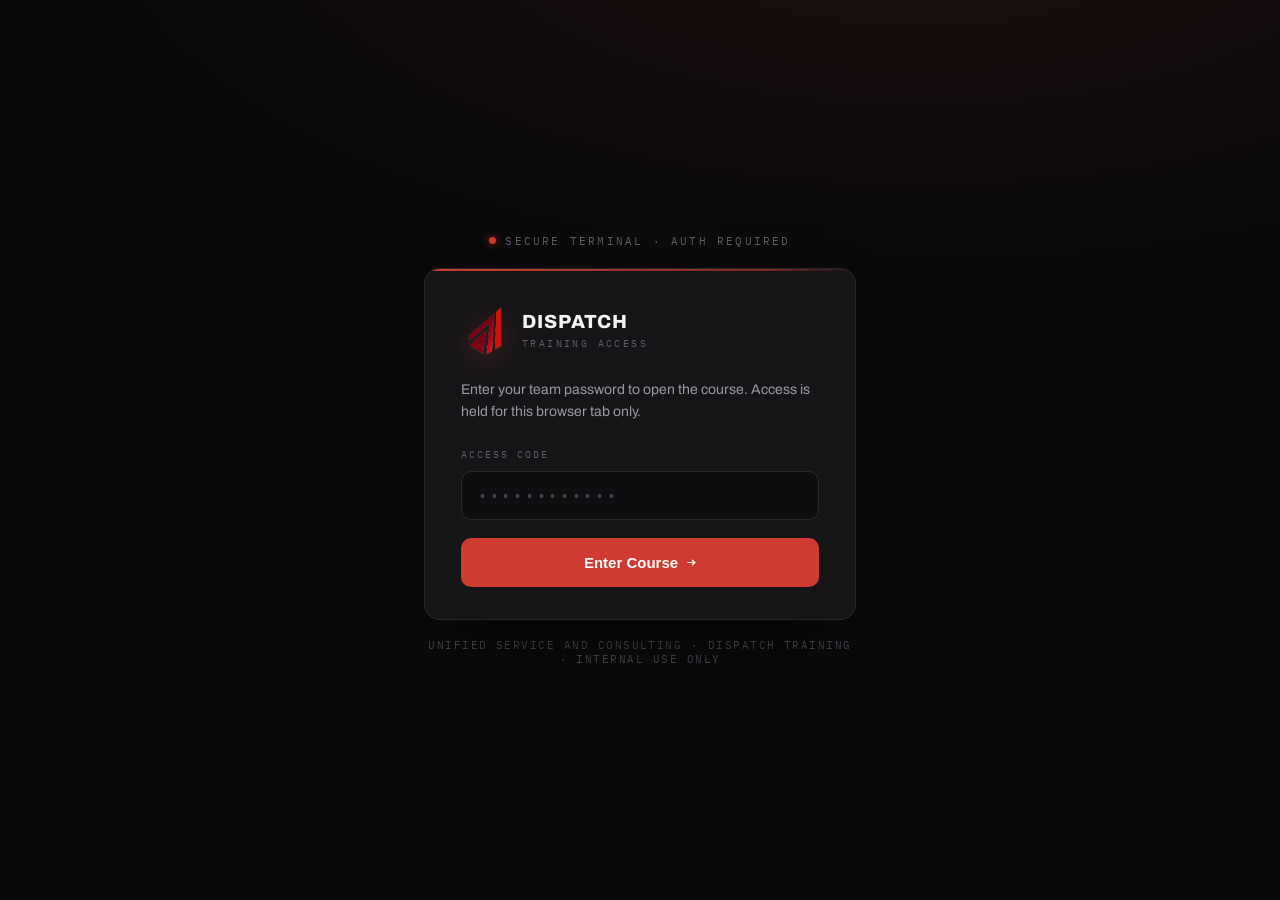
==== index.html @ 559f74b1 "Move Dispatch Roadbook to the bottom of the course menu Reorders as: Fundamentals, Updater Guide, Ho" ====
<!DOCTYPE html>
<html lang="en">
<head>
  <meta charset="UTF-8">
  <meta name="viewport" content="width=device-width, initial-scale=1.0">
  <title>Unified Service and Consulting Training Course</title>
  <link rel="icon" href="favicon.png" type="image/png">
  <link rel="preconnect" href="https://fonts.googleapis.com">
  <link rel="preconnect" href="https://fonts.gstatic.com" crossorigin>
  <link href="https://fonts.googleapis.com/css2?family=Archivo:wght@400;500;600;700;800;900&family=IBM+Plex+Mono:wght@400;500;600&display=swap" rel="stylesheet">
  <link rel="stylesheet" href="ugl-gate.css">
  <style>
    *,*::before,*::after{box-sizing:border-box;margin:0;padding:0}
    html,body{min-height:100%;background:#0a0a0b;-webkit-font-smoothing:antialiased;text-rendering:optimizeLegibility}
    body{font-family:'Archivo',system-ui,sans-serif;color:#f4f4f5}
    .app-shell{
      min-height:100vh;
      background:radial-gradient(125% 80% at 72% -12%,rgba(207,59,48,.11),rgba(207,59,48,0) 52%),#0a0a0b;
    }
    .course{display:none;min-height:100vh;animation:ugl-fade-in .4s ease both}
    body.ugl-unlocked .course{display:block}
    .topbar{
      display:flex;align-items:center;justify-content:space-between;padding:17px 34px;
      border-bottom:1px solid rgba(255,255,255,.07);position:sticky;top:0;
      background:rgba(10,10,11,.82);backdrop-filter:blur(10px);z-index:5;
    }
    .topbar__brand{display:flex;align-items:center;gap:12px}
    .topbar__mark{
      width:36px;height:36px;object-fit:contain;flex-shrink:0;
    }
    .topbar__title{font-weight:800;font-size:15px;letter-spacing:.05em}
    .topbar__sub{font-family:'IBM Plex Mono',monospace;font-size:10px;letter-spacing:.2em;color:#5e5e66;margin-left:9px}
    .topbar__right{display:flex;align-items:center;gap:18px}
    .topbar__tag{font-family:'IBM Plex Mono',monospace;font-size:10.5px;letter-spacing:.18em;color:#5e5e66}
    .lock-btn{
      display:flex;align-items:center;gap:7px;background:transparent;border:1px solid rgba(255,255,255,.12);
      border-radius:8px;padding:7px 12px;font-family:'IBM Plex Mono',monospace;font-size:10.5px;
      letter-spacing:.14em;color:#9a9aa3;cursor:pointer;transition:border-color .15s,color .15s;
    }
    .lock-btn:hover{border-color:#cf3b30;color:#f4f4f5}
    .main{max-width:912px;margin:0 auto;padding:66px 34px 90px}
    .hero{margin-bottom:46px}
    .hero__eyebrow{
      display:flex;align-items:center;gap:10px;font-family:'IBM Plex Mono',monospace;font-size:11px;
      letter-spacing:.2em;color:#cf3b30;margin-bottom:18px;
    }
    .hero__eyebrow span{width:22px;height:1px;background:#cf3b30}
    .hero h1{font-weight:800;font-size:clamp(2.4rem,6vw,54px);line-height:1.02;letter-spacing:-.025em;margin:0 0 16px;color:#fafafa}
    .hero p{font-size:16.5px;line-height:1.55;color:#9a9aa3;margin:0;max-width:560px}
    .module-list{border-bottom:1px solid rgba(255,255,255,.07)}
    .module-row{
      position:relative;display:flex;align-items:center;gap:22px;padding:24px 18px 24px 26px;
      border-top:1px solid rgba(255,255,255,.07);background:transparent;transform:translateX(0);
      cursor:pointer;text-decoration:none;color:inherit;transition:background .18s,transform .18s;
    }
    .module-row::before{
      content:"";position:absolute;left:0;top:0;bottom:0;width:3px;background:#cf3b30;
      transform-origin:center;transform:scaleY(0);transition:transform .2s;
    }
    .module-row:hover,.module-row:focus-visible{background:rgba(207,59,48,.055);transform:translateX(5px);outline:none}
    .module-row:hover::before,.module-row:focus-visible::before{transform:scaleY(1)}
    .module-row__num{
      font-family:'IBM Plex Mono',monospace;font-size:15px;font-weight:500;letter-spacing:.04em;
      width:28px;flex-shrink:0;color:#55555d;transition:color .18s;
    }
    .module-row:hover .module-row__num,.module-row:focus-visible .module-row__num{color:#cf3b30}
    .module-row__body{flex:1;min-width:0}
    .module-row__title{
      font-size:19px;font-weight:600;letter-spacing:-.01em;margin-bottom:5px;color:#f0f0f1;
      transition:color .18s;
    }
    .module-row:hover .module-row__title,.module-row:focus-visible .module-row__title{color:#fff}
    .module-row__desc{font-size:14px;line-height:1.45;color:#8c8c95}
    .module-row__tag{
      font-family:'IBM Plex Mono',monospace;font-size:10.5px;font-weight:500;letter-spacing:.13em;
      white-space:nowrap;border-radius:6px;padding:6px 10px;color:#6e6e76;
      border:1px solid rgba(255,255,255,.07);transition:color .18s,border-color .18s;
    }
    .module-row:hover .module-row__tag,.module-row:focus-visible .module-row__tag{color:#cf3b30;border-color:rgba(207,59,48,.4)}
    .module-row__arrow{
      font-family:'IBM Plex Mono',monospace;font-size:17px;width:16px;text-align:right;flex-shrink:0;
      color:#55555d;opacity:.5;transform:translateX(0);transition:color .18s,opacity .18s,transform .18s;
    }
    .module-row:hover .module-row__arrow,.module-row:focus-visible .module-row__arrow{color:#cf3b30;opacity:1;transform:translateX(4px)}
    .page-foot{
      margin-top:38px;font-family:'IBM Plex Mono',monospace;font-size:10.5px;letter-spacing:.16em;color:#45454d;
    }
    @media(max-width:640px){
      .topbar{padding:14px 18px}
      .topbar__tag{display:none}
      .main{padding:42px 18px 72px}
      .module-row{gap:14px;padding:18px 14px 18px 20px}
      .module-row__tag{display:none}
    }
  </style>
</head>
<body>
  <div class="app-shell">
    <div id="ugl-pass-gate" class="ugl-gate">
      <div class="ugl-gate__wrap">
        <div class="ugl-gate__badge">
          <span class="ugl-gate__badge-dot"></span>
          SECURE TERMINAL · AUTH REQUIRED
        </div>
        <div class="ugl-gate__panel">
          <div class="ugl-gate__logo">
            <img class="ugl-gate__mark" src="assets/unified-logo-icon.png" alt="Unified Service and Consulting">
            <div>
              <div class="ugl-gate__t1">DISPATCH</div>
              <div class="ugl-gate__t2">TRAINING ACCESS</div>
            </div>
          </div>
          <p class="ugl-gate__lead">Enter your team password to open the course. Access is held for this browser tab only.</p>
          <label class="ugl-gate__label" for="ugl-pass-input">ACCESS CODE</label>
          <input type="password" id="ugl-pass-input" class="ugl-gate__input" placeholder="••••••••••••" autocomplete="current-password">
          <p id="ugl-pass-error" class="ugl-gate__error">Incorrect password</p>
          <button type="button" class="ugl-gate__btn" id="ugl-pass-submit">Enter Course <span class="ugl-gate__btn-arrow">→</span></button>
        </div>
        <div class="ugl-gate__foot">UNIFIED SERVICE AND CONSULTING · DISPATCH TRAINING · INTERNAL USE ONLY</div>
      </div>
    </div>

    <div id="ugl-course" class="course">
      <header class="topbar">
        <div class="topbar__brand">
          <img class="topbar__mark" src="assets/unified-logo-icon.png" alt="Unified Service and Consulting">
          <div>
            <span class="topbar__title">DISPATCH</span>
            <span class="topbar__sub">/ TRAINING COURSE</span>
          </div>
        </div>
        <div class="topbar__right">
          <span class="topbar__tag">INTERNAL MODULES</span>
          <button type="button" class="lock-btn" id="ugl-lock-btn">⟲ LOCK</button>
        </div>
      </header>

      <main class="main">
        <section class="hero">
          <div class="hero__eyebrow"><span></span>DISPATCH TRAINING · 06 MODULES</div>
          <h1>Unified Service and Consulting Training Course</h1>
          <p>Select a module below. Each deck opens in this tab with narration, slides, and reference material.</p>
        </section>

        <nav class="module-list" aria-label="Training modules">
          <a class="module-row" href="UGL-Fundamentals-Final.html">
            <span class="module-row__num">01</span>
            <span class="module-row__body">
              <span class="module-row__title">Fundamentals</span>
              <span class="module-row__desc">Start here — industry basics, equipment, Samsara &amp; TMS, Gmail, and core paperwork.</span>
            </span>
            <span class="module-row__tag">START HERE</span>
            <span class="module-row__arrow">→</span>
          </a>
          <a class="module-row" href="UGL-UpdaterGuide-Final.html">
            <span class="module-row__num">02</span>
            <span class="module-row__body">
              <span class="module-row__title">Updater Guide</span>
              <span class="module-row__desc">Load update procedures and the daily updater workflow.</span>
            </span>
            <span class="module-row__tag">GUIDE</span>
            <span class="module-row__arrow">→</span>
          </a>
          <a class="module-row" href="UGL-HowToReadTheRC-Final.html">
            <span class="module-row__num">03</span>
            <span class="module-row__body">
              <span class="module-row__title">How To Read The RC</span>
              <span class="module-row__desc">Rate confirmation guide, walked through line by line.</span>
            </span>
            <span class="module-row__tag">GUIDE</span>
            <span class="module-row__arrow">→</span>
          </a>
          <a class="module-row" href="UGL-HowToSendAnEmail-Final.html">
            <span class="module-row__num">04</span>
            <span class="module-row__body">
              <span class="module-row__title">How To Send An Email</span>
              <span class="module-row__desc">Email workflow training for dispatch communications.</span>
            </span>
            <span class="module-row__tag">WORKFLOW</span>
            <span class="module-row__arrow">→</span>
          </a>
          <a class="module-row" href="UGL-PickUpChecklist-Final.html">
            <span class="module-row__num">05</span>
            <span class="module-row__body">
              <span class="module-row__title">Pick Up Checklist</span>
              <span class="module-row__desc">Step-by-step pickup procedures checklist.</span>
            </span>
            <span class="module-row__tag">CHECKLIST</span>
            <span class="module-row__arrow">→</span>
          </a>
          <a class="module-row" href="UGL-Dispatch-Roadbook-Final.html">
            <span class="module-row__num">06</span>
            <span class="module-row__body">
              <span class="module-row__title">Dispatch Roadbook</span>
              <span class="module-row__desc">Operations reference deck — freight, equipment, compliance, and workflow.</span>
            </span>
            <span class="module-row__tag">REF DECK</span>
            <span class="module-row__arrow">→</span>
          </a>
        </nav>

        <p class="page-foot">UNIFIED SERVICE AND CONSULTING · PASSWORD REQUIRED ONCE PER BROWSER TAB</p>
      </main>
    </div>
  </div>

  <script>
    (function () {
      var UGL_PASS = 'UGLUPDATE2002';
      var gate = document.getElementById('ugl-pass-gate');
      var input = document.getElementById('ugl-pass-input');
      var error = document.getElementById('ugl-pass-error');
      var submitBtn = document.getElementById('ugl-pass-submit');
      var lockBtn = document.getElementById('ugl-lock-btn');

      function showError(msg) {
        error.textContent = msg;
        error.style.display = 'block';
      }

      function hideError() {
        error.style.display = 'none';
      }

      function unlock() {
        sessionStorage.setItem('ugl_unlocked', 'true');
        document.body.classList.add('ugl-unlocked');
        gate.classList.add('is-leaving');
        setTimeout(function () {
          gate.style.display = 'none';
        }, 340);
      }

      function lock() {
        sessionStorage.removeItem('ugl_unlocked');
        document.body.classList.remove('ugl-unlocked');
        gate.style.display = '';
        gate.classList.remove('is-leaving');
        input.value = '';
        hideError();
        input.focus();
      }

      function checkPass() {
        var value = input.value.trim();
        if (!value) {
          showError('Enter your team password to continue.');
          return;
        }
        if (value === UGL_PASS) {
          hideError();
          unlock();
        } else {
          showError('Incorrect password');
        }
      }

      submitBtn.addEventListener('click', checkPass);
      input.addEventListener('keydown', function (e) {
        if (e.key === 'Enter') checkPass();
      });
      input.addEventListener('input', hideError);
      lockBtn.addEventListener('click', lock);

      if (sessionStorage.getItem('ugl_unlocked') === 'true') {
        gate.style.display = 'none';
        document.body.classList.add('ugl-unlocked');
      } else {
        document.body.classList.add('ugl-locked');
      }
    })();
  </script>
</body>
</html>
---- ugl-gate.css ----
:root{
  --ugl-red:#cf3b30;
  --ugl-red-hover:#e24a3e;
  --ugl-bg:#0a0a0b;
  --ugl-panel:#151517;
  --ugl-ink:#f4f4f5;
  --ugl-muted:#9a9aa3;
  --ugl-dim:#5e5e66;
  --ugl-faint:#45454d;
  --ugl-line:rgba(255,255,255,.08);
}
@keyframes ugl-pulse{0%,100%{opacity:1;transform:scale(1)}50%{opacity:.35;transform:scale(.85)}}
@keyframes ugl-fade-up{from{opacity:0;transform:translateY(14px)}to{opacity:1;transform:translateY(0)}}
@keyframes ugl-fade-in{from{opacity:0}to{opacity:1}}
@keyframes uglGateOut{to{opacity:0;transform:scale(.98)}}
body.ugl-locked{overflow:hidden}
.ugl-gate{
  position:fixed;inset:0;z-index:999999;display:flex;align-items:center;justify-content:center;padding:24px;
  background:radial-gradient(125% 80% at 72% -12%,rgba(207,59,48,.11),rgba(207,59,48,0) 52%),var(--ugl-bg);
  color:var(--ugl-ink);font-family:'Archivo',system-ui,sans-serif;-webkit-font-smoothing:antialiased;
  animation:ugl-fade-in .45s ease both;
}
.ugl-gate__wrap{width:100%;max-width:432px;animation:ugl-fade-up .5s ease both}
.ugl-gate__badge{
  display:flex;align-items:center;justify-content:center;gap:9px;margin-bottom:20px;
  font-family:'IBM Plex Mono',monospace;font-size:11px;letter-spacing:.2em;color:var(--ugl-dim);
}
.ugl-gate__badge-dot{
  width:7px;height:7px;border-radius:50%;background:var(--ugl-red);
  box-shadow:0 0 8px rgba(207,59,48,.7);animation:ugl-pulse 1.9s ease-in-out infinite;
}
.ugl-gate__panel{
  position:relative;background:var(--ugl-panel);border:1px solid var(--ugl-line);border-radius:16px;
  padding:38px 36px 32px;overflow:hidden;box-shadow:0 30px 70px -30px rgba(0,0,0,.8);
}
.ugl-gate__panel::before{
  content:"";position:absolute;top:0;left:0;right:0;height:2px;
  background:linear-gradient(90deg,var(--ugl-red),#7a2a24 80%,transparent);
}
.ugl-gate__logo{display:flex;align-items:center;gap:13px;margin-bottom:24px}
.ugl-gate__mark{
  width:48px;height:48px;object-fit:contain;flex-shrink:0;
  filter:drop-shadow(0 6px 14px rgba(207,59,48,.35));
}
.ugl-gate__t1{font-weight:800;font-size:19px;letter-spacing:.05em;line-height:1;color:var(--ugl-ink)}
.ugl-gate__t2{font-family:'IBM Plex Mono',monospace;font-size:10px;letter-spacing:.24em;color:var(--ugl-dim);margin-top:6px}
.ugl-gate__lead{font-size:14px;color:var(--ugl-muted);line-height:1.55;margin:0 0 26px}
.ugl-gate__label{
  display:block;font-family:'IBM Plex Mono',monospace;font-size:10px;letter-spacing:.2em;
  color:var(--ugl-dim);margin-bottom:10px;
}
.ugl-gate__input{
  width:100%;background:#0e0e10;border:1px solid rgba(255,255,255,.1);border-radius:10px;
  padding:14px 16px;color:var(--ugl-ink);font-family:'IBM Plex Mono',monospace;font-size:15px;
  letter-spacing:.18em;outline:none;transition:border-color .15s,box-shadow .15s;box-sizing:border-box;
}
.ugl-gate__input::placeholder{color:var(--ugl-faint)}
.ugl-gate__input:focus{border-color:var(--ugl-red);box-shadow:0 0 0 3px rgba(207,59,48,.16)}
.ugl-gate__error{
  font-family:'IBM Plex Mono',monospace;font-size:12px;letter-spacing:.02em;color:#e2655b;
  margin:11px 0 0;display:none;
}
.ugl-gate__btn{
  width:100%;margin-top:18px;background:var(--ugl-red);color:#fff;border:none;border-radius:10px;
  padding:15px;font-weight:700;font-size:15px;cursor:pointer;display:flex;align-items:center;
  justify-content:center;gap:9px;transition:background .15s,transform .08s;
}
.ugl-gate__btn:hover{background:var(--ugl-red-hover)}
.ugl-gate__btn:active{transform:translateY(1px)}
.ugl-gate__btn-arrow{font-family:'IBM Plex Mono',monospace;font-weight:500}
.ugl-gate__foot{
  text-align:center;margin-top:18px;font-family:'IBM Plex Mono',monospace;font-size:10.5px;
  letter-spacing:.14em;color:var(--ugl-faint);
}
.ugl-gate.is-leaving{animation:uglGateOut .35s ease forwards;pointer-events:none}
body.ugl-unlocked .wrap,body.ugl-unlocked .container,body.ugl-unlocked #progress-track,body.ugl-unlocked .themebtn,body.ugl-unlocked .topbar,body.ugl-unlocked .sidebar,body.ugl-unlocked #content{animation:uglContentIn .45s ease both}
@keyframes uglContentIn{from{opacity:0;transform:translateY(8px)}to{opacity:1;transform:none}}
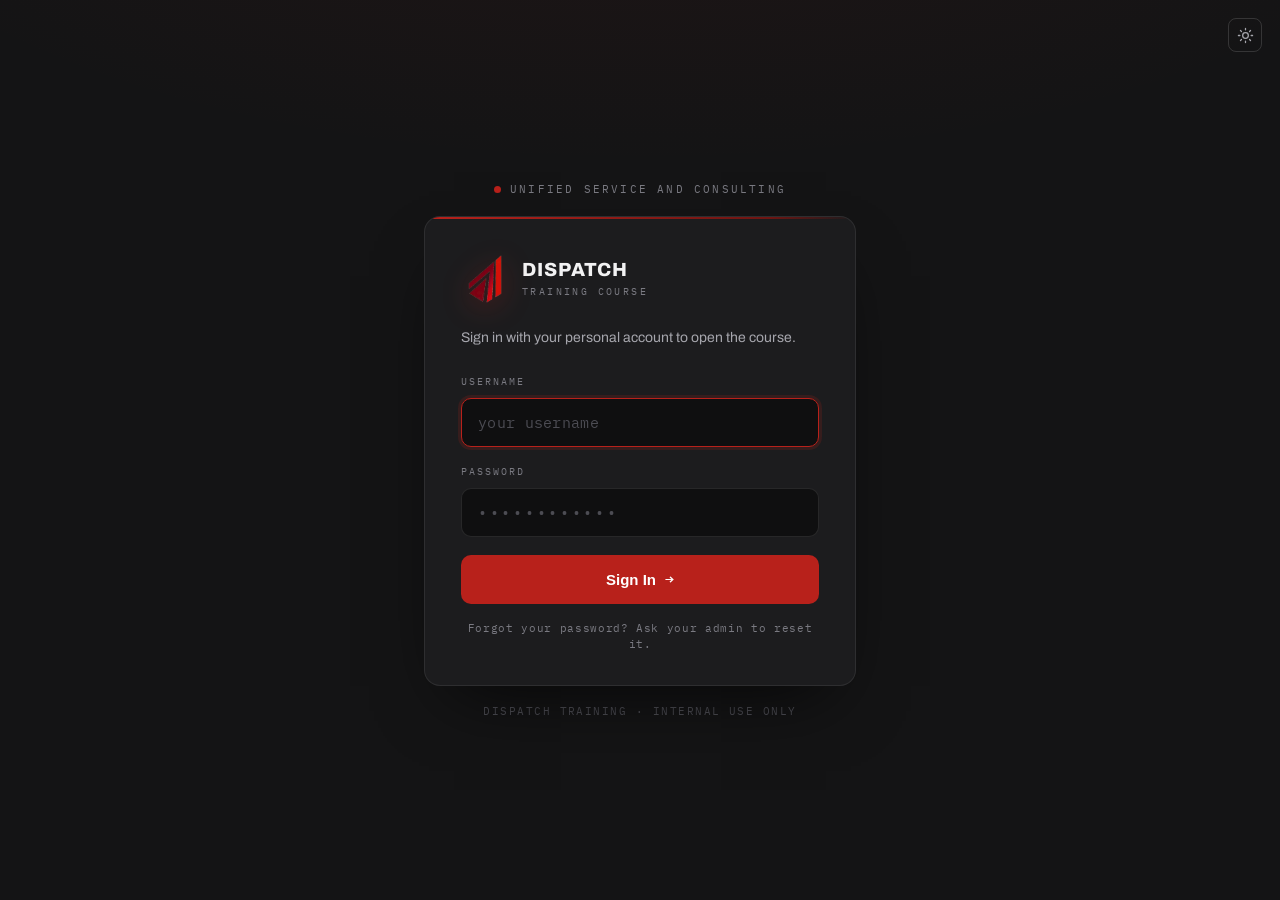
==== commit 99899b4f: "Dispatch training course site The course site (login, portal, lesson viewer, admin page) and the Sup" ====
--- a/index.html
+++ b/index.html
@@ -4,119 +4,57 @@
   <meta charset="UTF-8">
   <meta name="viewport" content="width=device-width, initial-scale=1.0">
   <title>Unified Service and Consulting Training Course</title>
+  <!-- Never shown inside another site's frame (clickjacking). -->
+  <script>if(window.top!==window.self)document.documentElement.style.display='none'</script>
+  <meta name="robots" content="noindex, nofollow, noarchive, noai, noimageai">
   <link rel="icon" href="favicon.png" type="image/png">
+  <script>try{if(localStorage.getItem('ugl-theme')==='light')document.documentElement.setAttribute('data-theme','light')}catch(e){}</script>
   <link rel="preconnect" href="https://fonts.googleapis.com">
   <link rel="preconnect" href="https://fonts.gstatic.com" crossorigin>
   <link href="https://fonts.googleapis.com/css2?family=Archivo:wght@400;500;600;700;800;900&family=IBM+Plex+Mono:wght@400;500;600&display=swap" rel="stylesheet">
   <link rel="stylesheet" href="ugl-gate.css">
-  <style>
-    *,*::before,*::after{box-sizing:border-box;margin:0;padding:0}
-    html,body{min-height:100%;background:#0a0a0b;-webkit-font-smoothing:antialiased;text-rendering:optimizeLegibility}
-    body{font-family:'Archivo',system-ui,sans-serif;color:#f4f4f5}
-    .app-shell{
-      min-height:100vh;
-      background:radial-gradient(125% 80% at 72% -12%,rgba(207,59,48,.11),rgba(207,59,48,0) 52%),#0a0a0b;
-    }
-    .course{display:none;min-height:100vh;animation:ugl-fade-in .4s ease both}
-    body.ugl-unlocked .course{display:block}
-    .topbar{
-      display:flex;align-items:center;justify-content:space-between;padding:17px 34px;
-      border-bottom:1px solid rgba(255,255,255,.07);position:sticky;top:0;
-      background:rgba(10,10,11,.82);backdrop-filter:blur(10px);z-index:5;
-    }
-    .topbar__brand{display:flex;align-items:center;gap:12px}
-    .topbar__mark{
-      width:36px;height:36px;object-fit:contain;flex-shrink:0;
-    }
-    .topbar__title{font-weight:800;font-size:15px;letter-spacing:.05em}
-    .topbar__sub{font-family:'IBM Plex Mono',monospace;font-size:10px;letter-spacing:.2em;color:#5e5e66;margin-left:9px}
-    .topbar__right{display:flex;align-items:center;gap:18px}
-    .topbar__tag{font-family:'IBM Plex Mono',monospace;font-size:10.5px;letter-spacing:.18em;color:#5e5e66}
-    .lock-btn{
-      display:flex;align-items:center;gap:7px;background:transparent;border:1px solid rgba(255,255,255,.12);
-      border-radius:8px;padding:7px 12px;font-family:'IBM Plex Mono',monospace;font-size:10.5px;
-      letter-spacing:.14em;color:#9a9aa3;cursor:pointer;transition:border-color .15s,color .15s;
-    }
-    .lock-btn:hover{border-color:#cf3b30;color:#f4f4f5}
-    .main{max-width:912px;margin:0 auto;padding:66px 34px 90px}
-    .hero{margin-bottom:46px}
-    .hero__eyebrow{
-      display:flex;align-items:center;gap:10px;font-family:'IBM Plex Mono',monospace;font-size:11px;
-      letter-spacing:.2em;color:#cf3b30;margin-bottom:18px;
-    }
-    .hero__eyebrow span{width:22px;height:1px;background:#cf3b30}
-    .hero h1{font-weight:800;font-size:clamp(2.4rem,6vw,54px);line-height:1.02;letter-spacing:-.025em;margin:0 0 16px;color:#fafafa}
-    .hero p{font-size:16.5px;line-height:1.55;color:#9a9aa3;margin:0;max-width:560px}
-    .module-list{border-bottom:1px solid rgba(255,255,255,.07)}
-    .module-row{
-      position:relative;display:flex;align-items:center;gap:22px;padding:24px 18px 24px 26px;
-      border-top:1px solid rgba(255,255,255,.07);background:transparent;transform:translateX(0);
-      cursor:pointer;text-decoration:none;color:inherit;transition:background .18s,transform .18s;
-    }
-    .module-row::before{
-      content:"";position:absolute;left:0;top:0;bottom:0;width:3px;background:#cf3b30;
-      transform-origin:center;transform:scaleY(0);transition:transform .2s;
-    }
-    .module-row:hover,.module-row:focus-visible{background:rgba(207,59,48,.055);transform:translateX(5px);outline:none}
-    .module-row:hover::before,.module-row:focus-visible::before{transform:scaleY(1)}
-    .module-row__num{
-      font-family:'IBM Plex Mono',monospace;font-size:15px;font-weight:500;letter-spacing:.04em;
-      width:28px;flex-shrink:0;color:#55555d;transition:color .18s;
-    }
-    .module-row:hover .module-row__num,.module-row:focus-visible .module-row__num{color:#cf3b30}
-    .module-row__body{flex:1;min-width:0}
-    .module-row__title{
-      font-size:19px;font-weight:600;letter-spacing:-.01em;margin-bottom:5px;color:#f0f0f1;
-      transition:color .18s;
-    }
-    .module-row:hover .module-row__title,.module-row:focus-visible .module-row__title{color:#fff}
-    .module-row__desc{font-size:14px;line-height:1.45;color:#8c8c95}
-    .module-row__tag{
-      font-family:'IBM Plex Mono',monospace;font-size:10.5px;font-weight:500;letter-spacing:.13em;
-      white-space:nowrap;border-radius:6px;padding:6px 10px;color:#6e6e76;
-      border:1px solid rgba(255,255,255,.07);transition:color .18s,border-color .18s;
-    }
-    .module-row:hover .module-row__tag,.module-row:focus-visible .module-row__tag{color:#cf3b30;border-color:rgba(207,59,48,.4)}
-    .module-row__arrow{
-      font-family:'IBM Plex Mono',monospace;font-size:17px;width:16px;text-align:right;flex-shrink:0;
-      color:#55555d;opacity:.5;transform:translateX(0);transition:color .18s,opacity .18s,transform .18s;
-    }
-    .module-row:hover .module-row__arrow,.module-row:focus-visible .module-row__arrow{color:#cf3b30;opacity:1;transform:translateX(4px)}
-    .page-foot{
-      margin-top:38px;font-family:'IBM Plex Mono',monospace;font-size:10.5px;letter-spacing:.16em;color:#45454d;
-    }
-    @media(max-width:640px){
-      .topbar{padding:14px 18px}
-      .topbar__tag{display:none}
-      .main{padding:42px 18px 72px}
-      .module-row{gap:14px;padding:18px 14px 18px 20px}
-      .module-row__tag{display:none}
-    }
-  </style>
+  <link rel="stylesheet" href="ugl-site.css">
 </head>
 <body>
   <div class="app-shell">
     <div id="ugl-pass-gate" class="ugl-gate">
+      <button type="button" class="theme-btn ugl-gate__theme"></button>
       <div class="ugl-gate__wrap">
         <div class="ugl-gate__badge">
           <span class="ugl-gate__badge-dot"></span>
-          SECURE TERMINAL · AUTH REQUIRED
+          UNIFIED SERVICE AND CONSULTING
         </div>
         <div class="ugl-gate__panel">
           <div class="ugl-gate__logo">
             <img class="ugl-gate__mark" src="assets/unified-logo-icon.png" alt="Unified Service and Consulting">
             <div>
               <div class="ugl-gate__t1">DISPATCH</div>
-              <div class="ugl-gate__t2">TRAINING ACCESS</div>
+              <div class="ugl-gate__t2">TRAINING COURSE</div>
             </div>
           </div>
-          <p class="ugl-gate__lead">Enter your team password to open the course. Access is held for this browser tab only.</p>
-          <label class="ugl-gate__label" for="ugl-pass-input">ACCESS CODE</label>
-          <input type="password" id="ugl-pass-input" class="ugl-gate__input" placeholder="••••••••••••" autocomplete="current-password">
-          <p id="ugl-pass-error" class="ugl-gate__error">Incorrect password</p>
-          <button type="button" class="ugl-gate__btn" id="ugl-pass-submit">Enter Course <span class="ugl-gate__btn-arrow">→</span></button>
+
+          <form id="ugl-login-form" novalidate>
+            <p class="ugl-gate__lead">Sign in with your personal account to open the course.</p>
+            <label class="ugl-gate__label" for="ugl-email">USERNAME</label>
+            <input type="text" id="ugl-email" class="ugl-gate__input ugl-gate__input--text" placeholder="your username" autocomplete="username" autocapitalize="none" autocorrect="off" spellcheck="false" required>
+            <label class="ugl-gate__label ugl-gate__label--gap" for="ugl-pass-input">PASSWORD</label>
+            <input type="password" id="ugl-pass-input" class="ugl-gate__input" placeholder="••••••••••••" autocomplete="current-password" required>
+            <p id="ugl-pass-error" class="ugl-gate__error" role="alert"></p>
+            <button type="submit" class="ugl-gate__btn" id="ugl-pass-submit">Sign In <span class="ugl-gate__btn-arrow">→</span></button>
+            <p class="ugl-gate__hint">Forgot your password? Ask your admin to reset it.</p>
+          </form>
+
+          <form id="ugl-setpw-form" novalidate hidden>
+            <p class="ugl-gate__lead" id="ugl-setpw-lead">Choose a password for your account.</p>
+            <label class="ugl-gate__label" for="ugl-new-pass">NEW PASSWORD</label>
+            <input type="password" id="ugl-new-pass" class="ugl-gate__input" placeholder="At least 8 characters" autocomplete="new-password" required>
+            <label class="ugl-gate__label ugl-gate__label--gap" for="ugl-new-pass2">CONFIRM PASSWORD</label>
+            <input type="password" id="ugl-new-pass2" class="ugl-gate__input" placeholder="Repeat password" autocomplete="new-password" required>
+            <p id="ugl-setpw-error" class="ugl-gate__error" role="alert"></p>
+            <button type="submit" class="ugl-gate__btn" id="ugl-setpw-submit">Save Password <span class="ugl-gate__btn-arrow">→</span></button>
+          </form>
         </div>
-        <div class="ugl-gate__foot">UNIFIED SERVICE AND CONSULTING · DISPATCH TRAINING · INTERNAL USE ONLY</div>
+        <div class="ugl-gate__foot">DISPATCH TRAINING · INTERNAL USE ONLY</div>
       </div>
     </div>
 
@@ -129,146 +67,25 @@
             <span class="topbar__sub">/ TRAINING COURSE</span>
           </div>
         </div>
+        <nav class="tabs" id="tabs" aria-label="Sections"></nav>
         <div class="topbar__right">
-          <span class="topbar__tag">INTERNAL MODULES</span>
-          <button type="button" class="lock-btn" id="ugl-lock-btn">⟲ LOCK</button>
+          <span class="topbar__tag" id="ugl-user-email">INTERNAL MODULES</span>
+          <a class="admin-link" id="ugl-admin" href="admin.html" hidden>ADMIN</a>
+          <button type="button" class="theme-btn"></button>
+          <button type="button" class="lock-btn" id="ugl-lock-btn">⟲ SIGN OUT</button>
         </div>
       </header>
 
-      <main class="main">
-        <section class="hero">
-          <div class="hero__eyebrow"><span></span>DISPATCH TRAINING · 06 MODULES</div>
-          <h1>Unified Service and Consulting Training Course</h1>
-          <p>Select a module below. Each deck opens in this tab with narration, slides, and reference material.</p>
-        </section>
-
-        <nav class="module-list" aria-label="Training modules">
-          <a class="module-row" href="UGL-Fundamentals-Final.html">
-            <span class="module-row__num">01</span>
-            <span class="module-row__body">
-              <span class="module-row__title">Fundamentals</span>
-              <span class="module-row__desc">Start here — industry basics, equipment, Samsara &amp; TMS, Gmail, and core paperwork.</span>
-            </span>
-            <span class="module-row__tag">START HERE</span>
-            <span class="module-row__arrow">→</span>
-          </a>
-          <a class="module-row" href="UGL-UpdaterGuide-Final.html">
-            <span class="module-row__num">02</span>
-            <span class="module-row__body">
-              <span class="module-row__title">Updater Guide</span>
-              <span class="module-row__desc">Load update procedures and the daily updater workflow.</span>
-            </span>
-            <span class="module-row__tag">GUIDE</span>
-            <span class="module-row__arrow">→</span>
-          </a>
-          <a class="module-row" href="UGL-HowToReadTheRC-Final.html">
-            <span class="module-row__num">03</span>
-            <span class="module-row__body">
-              <span class="module-row__title">How To Read The RC</span>
-              <span class="module-row__desc">Rate confirmation guide, walked through line by line.</span>
-            </span>
-            <span class="module-row__tag">GUIDE</span>
-            <span class="module-row__arrow">→</span>
-          </a>
-          <a class="module-row" href="UGL-HowToSendAnEmail-Final.html">
-            <span class="module-row__num">04</span>
-            <span class="module-row__body">
-              <span class="module-row__title">How To Send An Email</span>
-              <span class="module-row__desc">Email workflow training for dispatch communications.</span>
-            </span>
-            <span class="module-row__tag">WORKFLOW</span>
-            <span class="module-row__arrow">→</span>
-          </a>
-          <a class="module-row" href="UGL-PickUpChecklist-Final.html">
-            <span class="module-row__num">05</span>
-            <span class="module-row__body">
-              <span class="module-row__title">Pick Up Checklist</span>
-              <span class="module-row__desc">Step-by-step pickup procedures checklist.</span>
-            </span>
-            <span class="module-row__tag">CHECKLIST</span>
-            <span class="module-row__arrow">→</span>
-          </a>
-          <a class="module-row" href="UGL-Dispatch-Roadbook-Final.html">
-            <span class="module-row__num">06</span>
-            <span class="module-row__body">
-              <span class="module-row__title">Dispatch Roadbook</span>
-              <span class="module-row__desc">Operations reference deck — freight, equipment, compliance, and workflow.</span>
-            </span>
-            <span class="module-row__tag">REF DECK</span>
-            <span class="module-row__arrow">→</span>
-          </a>
-        </nav>
-
-        <p class="page-foot">UNIFIED SERVICE AND CONSULTING · PASSWORD REQUIRED ONCE PER BROWSER TAB</p>
-      </main>
+      <main class="main" id="portal"></main>
     </div>
   </div>
 
-  <script>
-    (function () {
-      var UGL_PASS = 'UGLUPDATE2002';
-      var gate = document.getElementById('ugl-pass-gate');
-      var input = document.getElementById('ugl-pass-input');
-      var error = document.getElementById('ugl-pass-error');
-      var submitBtn = document.getElementById('ugl-pass-submit');
-      var lockBtn = document.getElementById('ugl-lock-btn');
-
-      function showError(msg) {
-        error.textContent = msg;
-        error.style.display = 'block';
-      }
-
-      function hideError() {
-        error.style.display = 'none';
-      }
-
-      function unlock() {
-        sessionStorage.setItem('ugl_unlocked', 'true');
-        document.body.classList.add('ugl-unlocked');
-        gate.classList.add('is-leaving');
-        setTimeout(function () {
-          gate.style.display = 'none';
-        }, 340);
-      }
-
-      function lock() {
-        sessionStorage.removeItem('ugl_unlocked');
-        document.body.classList.remove('ugl-unlocked');
-        gate.style.display = '';
-        gate.classList.remove('is-leaving');
-        input.value = '';
-        hideError();
-        input.focus();
-      }
-
-      function checkPass() {
-        var value = input.value.trim();
-        if (!value) {
-          showError('Enter your team password to continue.');
-          return;
-        }
-        if (value === UGL_PASS) {
-          hideError();
-          unlock();
-        } else {
-          showError('Incorrect password');
-        }
-      }
-
-      submitBtn.addEventListener('click', checkPass);
-      input.addEventListener('keydown', function (e) {
-        if (e.key === 'Enter') checkPass();
-      });
-      input.addEventListener('input', hideError);
-      lockBtn.addEventListener('click', lock);
-
-      if (sessionStorage.getItem('ugl_unlocked') === 'true') {
-        gate.style.display = 'none';
-        document.body.classList.add('ugl-unlocked');
-      } else {
-        document.body.classList.add('ugl-locked');
-      }
-    })();
-  </script>
+  <script src="vendor/supabase.min.js"></script>
+  <script src="ugl-config.js"></script>
+  <script src="ugl-catalog.js"></script>
+  <script src="ugl-auth.js"></script>
+  <script src="ugl-theme.js"></script>
+  <script src="ugl-portal.js"></script>
+  <script src="ugl-login.js"></script>
 </body>
 </html>
--- a/ugl-gate.css
+++ b/ugl-gate.css
@@ -1,14 +1,21 @@
 :root{
-  --ugl-red:#cf3b30;
-  --ugl-red-hover:#e24a3e;
-  --ugl-bg:#0a0a0b;
-  --ugl-panel:#151517;
-  --ugl-ink:#f4f4f5;
-  --ugl-muted:#9a9aa3;
-  --ugl-dim:#5e5e66;
-  --ugl-faint:#45454d;
+  --ugl-red:#b8211b;
+  --ugl-red-hover:#cc2e27;
+  --ugl-bg:#141415;
+  --ugl-panel:#1c1c1e;
+  --ugl-ink:#f2f2f3;
+  --ugl-muted:#a6a6ad;
+  --ugl-dim:#7a7a82;
+  --ugl-faint:#4c4c53;
   --ugl-line:rgba(255,255,255,.08);
+  --ugl-inset:#0f0f10;
+  --ugl-ov:255,255,255;
 }
+:root[data-theme="light"]{
+  --ugl-red:#B5302B;--ugl-red-hover:#9F2824;--ugl-bg:#EFE7D7;--ugl-panel:#FBF7EE;--ugl-ink:#2B2620;--ugl-muted:#544D41;--ugl-dim:#8C8270;--ugl-faint:#A79D8A;
+  --ugl-line:rgba(0,0,0,.1);--ugl-inset:#F6F0E3;--ugl-ov:0,0,0;
+}
+:root[data-theme="light"] .ugl-gate__panel{box-shadow:0 20px 50px -30px rgba(0,0,0,.3)}
 @keyframes ugl-pulse{0%,100%{opacity:1;transform:scale(1)}50%{opacity:.35;transform:scale(.85)}}
 @keyframes ugl-fade-up{from{opacity:0;transform:translateY(14px)}to{opacity:1;transform:translateY(0)}}
 @keyframes ugl-fade-in{from{opacity:0}to{opacity:1}}
@@ -16,7 +23,7 @@
 body.ugl-locked{overflow:hidden}
 .ugl-gate{
   position:fixed;inset:0;z-index:999999;display:flex;align-items:center;justify-content:center;padding:24px;
-  background:radial-gradient(125% 80% at 72% -12%,rgba(207,59,48,.11),rgba(207,59,48,0) 52%),var(--ugl-bg);
+  background:radial-gradient(120% 70% at 50% -20%,rgba(184,33,27,.07),rgba(184,33,27,0) 55%),var(--ugl-bg);
   color:var(--ugl-ink);font-family:'Archivo',system-ui,sans-serif;-webkit-font-smoothing:antialiased;
   animation:ugl-fade-in .45s ease both;
 }
@@ -27,7 +34,7 @@
 }
 .ugl-gate__badge-dot{
   width:7px;height:7px;border-radius:50%;background:var(--ugl-red);
-  box-shadow:0 0 8px rgba(207,59,48,.7);animation:ugl-pulse 1.9s ease-in-out infinite;
+  
 }
 .ugl-gate__panel{
   position:relative;background:var(--ugl-panel);border:1px solid var(--ugl-line);border-radius:16px;
@@ -35,12 +42,12 @@
 }
 .ugl-gate__panel::before{
   content:"";position:absolute;top:0;left:0;right:0;height:2px;
-  background:linear-gradient(90deg,var(--ugl-red),#7a2a24 80%,transparent);
+  background:linear-gradient(90deg,var(--ugl-red),#6e1512 80%,transparent);
 }
 .ugl-gate__logo{display:flex;align-items:center;gap:13px;margin-bottom:24px}
 .ugl-gate__mark{
   width:48px;height:48px;object-fit:contain;flex-shrink:0;
-  filter:drop-shadow(0 6px 14px rgba(207,59,48,.35));
+  filter:drop-shadow(0 6px 14px rgba(184,33,27,.35));
 }
 .ugl-gate__t1{font-weight:800;font-size:19px;letter-spacing:.05em;line-height:1;color:var(--ugl-ink)}
 .ugl-gate__t2{font-family:'IBM Plex Mono',monospace;font-size:10px;letter-spacing:.24em;color:var(--ugl-dim);margin-top:6px}
@@ -50,14 +57,14 @@
   color:var(--ugl-dim);margin-bottom:10px;
 }
 .ugl-gate__input{
-  width:100%;background:#0e0e10;border:1px solid rgba(255,255,255,.1);border-radius:10px;
+  width:100%;background:var(--ugl-inset);border:1px solid rgba(var(--ugl-ov),.1);border-radius:10px;
   padding:14px 16px;color:var(--ugl-ink);font-family:'IBM Plex Mono',monospace;font-size:15px;
   letter-spacing:.18em;outline:none;transition:border-color .15s,box-shadow .15s;box-sizing:border-box;
 }
 .ugl-gate__input::placeholder{color:var(--ugl-faint)}
-.ugl-gate__input:focus{border-color:var(--ugl-red);box-shadow:0 0 0 3px rgba(207,59,48,.16)}
+.ugl-gate__input:focus{border-color:var(--ugl-red);box-shadow:0 0 0 3px rgba(184,33,27,.16)}
 .ugl-gate__error{
-  font-family:'IBM Plex Mono',monospace;font-size:12px;letter-spacing:.02em;color:#e2655b;
+  font-family:'IBM Plex Mono',monospace;font-size:12px;letter-spacing:.02em;color:#e8655c;
   margin:11px 0 0;display:none;
 }
 .ugl-gate__btn{
@@ -75,3 +82,19 @@
 .ugl-gate.is-leaving{animation:uglGateOut .35s ease forwards;pointer-events:none}
 body.ugl-unlocked .wrap,body.ugl-unlocked .container,body.ugl-unlocked #progress-track,body.ugl-unlocked .themebtn,body.ugl-unlocked .topbar,body.ugl-unlocked .sidebar,body.ugl-unlocked #content{animation:uglContentIn .45s ease both}
 @keyframes uglContentIn{from{opacity:0;transform:translateY(8px)}to{opacity:1;transform:none}}
+.ugl-gate__input--text{letter-spacing:.02em}
+.ugl-gate__label--gap{margin-top:18px}
+.ugl-gate__info{
+  font-family:'IBM Plex Mono',monospace;font-size:12px;letter-spacing:.02em;color:var(--ugl-muted);
+  margin:11px 0 0;display:none;
+}
+.ugl-gate__link{
+  display:block;margin:16px auto 0;background:none;border:none;cursor:pointer;
+  font-family:'IBM Plex Mono',monospace;font-size:11px;letter-spacing:.14em;color:var(--ugl-dim);
+  transition:color .15s;
+}
+.ugl-gate__link:hover{color:var(--ugl-ink)}
+.ugl-gate__btn:disabled{opacity:.6;cursor:default}
+.ugl-gate form[hidden]{display:none}
+.ugl-gate__hint{font-family:'IBM Plex Mono',monospace;font-size:11px;letter-spacing:.06em;color:var(--ugl-dim);text-align:center;margin:16px 0 0;line-height:1.5}
+.ugl-gate__theme{position:absolute;top:calc(env(safe-area-inset-top,0px) + 18px);right:18px}
--- a/ugl-site.css
+++ b/ugl-site.css
@@ -0,0 +1,191 @@
+/* Palette: warm graphite neutrals + the logo's crimson. Every color on the site comes from here. */
+:root{
+  color-scheme:dark;
+  --u-ov-rgb:255,255,255;
+  --u-bg:#141415; --u-bg-deep:#101011; --u-bar:rgba(20,20,21,.88);
+  --u-surface:#1c1c1e; --u-surface-2:#232326; --u-inset:#0f0f10;
+  --u-line:rgba(var(--u-ov-rgb),.08); --u-line-2:rgba(var(--u-ov-rgb),.14);
+  --u-text:#f2f2f3; --u-text-2:#cfcfd3; --u-text-3:#a6a6ad; --u-muted:#8a8a91; --u-faint:#686870; --u-faint-2:#4c4c53;
+  --u-red:#b8211b; --u-red-hi:#cc2e27; --u-red-ink:#e8655c; --u-red-deep:#6e1512; --u-red-rgb:184,33,27;
+  --u-green:#5bb583; --u-green-deep:#1f4a33; --u-green-rgb:91,181,131;
+  --u-amber:#d6a64e; --u-blue:#4a93c7; --u-blue-deep:#245b80; --u-tg-in:#1f2429; --u-tg-out:#28506c; --u-tg-bg:#121619;
+  --u-font:'Archivo',system-ui,-apple-system,'Segoe UI',sans-serif;
+  --u-mono:'IBM Plex Mono',ui-monospace,Menlo,Consolas,monospace;
+}
+
+/* Light theme: the decks' warm paper palette. Switched with the sun/moon button (ugl-theme.js). */
+:root[data-theme="light"]{
+  color-scheme:light;
+  --u-ov-rgb:0,0,0;
+  --u-bg:#EFE7D7; --u-bg-deep:#E6DCC7; --u-bar:rgba(239,231,215,.92);
+  --u-surface:#FBF7EE; --u-surface-2:#FFFDF8; --u-inset:#F6F0E3;
+  --u-text:#2B2620; --u-text-2:#3D372F; --u-text-3:#544D41; --u-muted:#6E6556; --u-faint:#8C8270; --u-faint-2:#A79D8A;
+  --u-red:#B5302B; --u-red-hi:#9F2824; --u-red-ink:#A32A24; --u-red-deep:#8E2620; --u-red-rgb:181,48,43;
+  --u-green:#3E7F5C; --u-green-deep:#3E7F5C; --u-green-rgb:62,127,92;
+  --u-amber:#9C7327; --u-blue:#2F6F8F; --u-blue-deep:#2F6F8F; --u-tg-in:#FFFFFF; --u-tg-out:#D6E7F1; --u-tg-bg:#E7E0D1;
+}
+
+*,*::before,*::after{box-sizing:border-box;margin:0;padding:0}
+[hidden]{display:none!important}
+html,body{min-height:100%;background:var(--u-bg);-webkit-font-smoothing:antialiased;text-rendering:optimizeLegibility}
+body{font-family:var(--u-font);color:var(--u-text)}
+.app-shell{min-height:100vh;background:linear-gradient(180deg,rgba(var(--u-red-rgb),.05),rgba(var(--u-red-rgb),0) 360px),var(--u-bg)}
+.course{display:none;min-height:100vh;animation:ugl-fade-in .35s ease both}
+body.ugl-unlocked .course{display:block}
+@keyframes ugl-fade-in{from{opacity:0}to{opacity:1}}
+
+/* ---- top bar ---- */
+.topbar{display:flex;align-items:center;justify-content:space-between;gap:18px;padding:14px 32px;border-bottom:1px solid var(--u-line);
+  position:sticky;top:env(safe-area-inset-top,0px);background:var(--u-bar);backdrop-filter:blur(10px);z-index:5}
+.topbar__brand{display:flex;align-items:center;gap:12px;min-width:0}
+.topbar__mark{width:34px;height:34px;object-fit:contain;flex-shrink:0}
+.topbar__title{font-weight:800;font-size:15px;letter-spacing:.04em;color:var(--u-text)}
+.topbar__sub{font-family:var(--u-mono);font-size:10px;letter-spacing:.16em;color:var(--u-faint);margin-left:8px}
+.topbar__right{display:flex;align-items:center;gap:16px}
+.topbar__tag{font-family:var(--u-mono);font-size:11px;letter-spacing:.08em;color:var(--u-muted)}
+.admin-link{font-family:var(--u-mono);font-size:10.5px;letter-spacing:.12em;color:var(--u-red-ink);text-decoration:none;border:1px solid rgba(var(--u-red-rgb),.45);border-radius:8px;padding:7px 12px;white-space:nowrap;transition:background .15s}
+.admin-link:hover{background:rgba(var(--u-red-rgb),.12)}
+.admin-link[hidden]{display:none}
+.lock-btn,.back{display:inline-flex;align-items:center;gap:7px;background:transparent;border:1px solid var(--u-line-2);border-radius:8px;padding:7px 12px;
+  font-family:var(--u-mono);font-size:10.5px;letter-spacing:.12em;color:var(--u-text-3);cursor:pointer;text-decoration:none;white-space:nowrap;transition:border-color .15s,color .15s}
+.theme-btn{display:inline-grid;place-items:center;width:34px;height:34px;flex-shrink:0;background:transparent;border:1px solid var(--u-line-2);border-radius:8px;color:var(--u-text-3);cursor:pointer;transition:border-color .15s,color .15s}
+.theme-btn svg{width:17px;height:17px}
+.theme-btn:hover{border-color:var(--u-red);color:var(--u-text)}
+.theme-btn:focus-visible{outline:2px solid var(--u-red-ink);outline-offset:2px}
+.lock-btn:hover,.back:hover{border-color:var(--u-red);color:var(--u-text)}
+.lock-btn:focus-visible,.back:focus-visible{outline:2px solid var(--u-red-ink);outline-offset:2px}
+
+.tabs{display:flex;gap:2px;background:var(--u-inset);border:1px solid var(--u-line);border-radius:11px;padding:4px}
+.tab{font:600 14px var(--u-font);color:var(--u-text-3);text-decoration:none;padding:8px 16px;border-radius:8px;white-space:nowrap;transition:color .15s,background .15s}
+.tab:hover{color:var(--u-text);background:rgba(var(--u-ov-rgb),.04)}
+.tab:focus-visible{outline:2px solid var(--u-red-ink);outline-offset:1px}
+.tab.is-on{background:var(--u-red);color:#fff}
+
+/* ---- page frame ---- */
+.main{max-width:1080px;margin:0 auto;padding:52px 32px 96px}
+.hero{margin-bottom:34px}
+.hero__eyebrow{display:flex;align-items:center;gap:10px;font-family:var(--u-mono);font-size:11px;letter-spacing:.16em;color:var(--u-red-ink);margin-bottom:14px}
+.hero__eyebrow span{width:20px;height:1px;background:var(--u-red-ink)}
+.hero__eyebrow b{font-weight:500}
+.hero h1{font-weight:800;font-size:clamp(2.1rem,4.6vw,46px);line-height:1.05;letter-spacing:-.025em;color:var(--u-text);margin-bottom:12px;text-wrap:balance}
+.hero p{font-size:16px;line-height:1.6;color:var(--u-text-3);max-width:620px}
+.page-foot{margin-top:56px;font-family:var(--u-mono);font-size:10.5px;letter-spacing:.14em;color:var(--u-faint-2)}
+.note-line{margin-top:18px;font-family:var(--u-mono);font-size:11.5px;line-height:1.6;color:var(--u-faint);max-width:640px}
+.empty{font-family:var(--u-mono);font-size:12px;letter-spacing:.04em;color:var(--u-faint);display:none;margin-top:14px}
+.search{width:100%;margin:0 0 30px;background:var(--u-inset);border:1px solid var(--u-line-2);border-radius:10px;padding:13px 16px;color:var(--u-text);
+  font:15px var(--u-font);outline:none;transition:border-color .15s,box-shadow .15s}
+.search::placeholder{color:var(--u-faint)}
+.search:focus{border-color:var(--u-red);box-shadow:0 0 0 3px rgba(var(--u-red-rgb),.18)}
+
+/* ---- progress ---- */
+.progress{height:4px;background:rgba(var(--u-ov-rgb),.08);border-radius:4px;overflow:hidden}
+.progress i{display:block;height:100%;width:0;background:var(--u-red);border-radius:4px;transition:width .3s}
+.progress--lg{height:8px}
+.meter__top{display:flex;justify-content:space-between;gap:12px;font-size:13.5px;color:var(--u-text-2);margin-bottom:7px}
+.meter__top b{font:500 12px var(--u-mono);color:var(--u-muted);font-variant-numeric:tabular-nums}
+.meter--card{background:var(--u-surface);border:1px solid var(--u-line);border-radius:14px;padding:20px 22px;align-self:start}
+
+/* ---- buttons ---- */
+.btn-primary,.btn-secondary{display:inline-flex;align-items:center;gap:8px;font:600 14.5px var(--u-font);text-decoration:none;border-radius:10px;padding:11px 18px;transition:background .15s,border-color .15s,color .15s;min-width:0}
+.btn-primary{background:var(--u-red);color:#fff}
+.btn-primary:hover{background:var(--u-red-hi)}
+.btn-primary b{font-weight:700;overflow:hidden;text-overflow:ellipsis;white-space:nowrap}
+.btn-secondary{border:1px solid var(--u-line-2);color:var(--u-text)}
+.btn-secondary:hover{border-color:var(--u-red);background:rgba(var(--u-red-rgb),.08)}
+.btn-link{font:500 13.5px var(--u-font);color:var(--u-text-3);text-decoration:none}
+.btn-link:hover{color:var(--u-text)}
+.btn-primary:focus-visible,.btn-secondary:focus-visible,.btn-link:focus-visible{outline:2px solid var(--u-red-ink);outline-offset:2px}
+
+/* ---- home overview ---- */
+.overview{display:grid;grid-template-columns:minmax(0,1.35fr) minmax(0,1fr);grid-template-rows:auto auto;gap:16px}
+.ov{background:var(--u-surface);border:1px solid var(--u-line);border-radius:16px;padding:24px 26px;display:flex;flex-direction:column;gap:14px;min-width:0}
+.ov--course{grid-row:span 2}
+.overview--two .ov--course{grid-row:auto}
+.overview--one{grid-template-columns:minmax(0,1fr)}.overview--one .ov--course{grid-row:auto}
+.ov__k{font-family:var(--u-mono);font-size:10.5px;letter-spacing:.18em;color:var(--u-muted)}
+.ov__big{display:flex;align-items:baseline;gap:10px;flex-wrap:wrap}
+.ov__big b{font:800 42px var(--u-font);letter-spacing:-.03em;color:var(--u-text);font-variant-numeric:tabular-nums;line-height:1}
+.ov__big span{font-size:14.5px;color:var(--u-text-3)}
+.ov__p{font-size:14px;line-height:1.55;color:var(--u-text-3)}
+.ov__tracks{display:flex;flex-direction:column;gap:14px;margin-top:6px;padding-top:18px;border-top:1px solid var(--u-line)}
+.ov__actions{display:flex;align-items:center;gap:18px;flex-wrap:wrap;margin-top:auto;padding-top:6px}
+
+/* ---- cards ---- */
+.cards{display:grid;grid-template-columns:repeat(2,minmax(0,1fr));gap:12px}
+.lcard{position:relative;display:grid;grid-template-columns:40px minmax(0,1fr) 16px;gap:16px;align-items:start;padding:18px 18px 18px 18px;background:var(--u-surface);
+  border:1px solid var(--u-line);border-radius:14px;text-decoration:none;color:inherit;transition:border-color .18s,background .18s,transform .18s}
+a.lcard:hover,a.lcard:focus-visible{border-color:rgba(var(--u-red-rgb),.55);background:var(--u-surface-2);transform:translateY(-1px);outline:none}
+a.lcard:focus-visible{box-shadow:0 0 0 2px rgba(var(--u-red-rgb),.45)}
+.lcard__icon{width:40px;height:40px;border-radius:10px;display:grid;place-items:center;background:rgba(var(--u-red-rgb),.13);color:var(--u-red-ink)}
+.lcard__icon svg{width:21px;height:21px}
+.lcard__body{display:flex;flex-direction:column;gap:5px;min-width:0}
+.lcard__top{display:flex;justify-content:space-between;align-items:center;gap:10px}
+.lcard__tag{font:500 10px var(--u-mono);letter-spacing:.14em;color:var(--u-muted)}
+.lcard__state{font:500 10.5px var(--u-mono);letter-spacing:.06em;color:var(--u-green)}
+.lcard__title{font-weight:700;font-size:17px;letter-spacing:-.01em;color:var(--u-text);line-height:1.25}
+.lcard__desc{font-size:13.5px;line-height:1.5;color:var(--u-text-3)}
+.lcard__arrow{align-self:center;font:500 17px var(--u-mono);color:var(--u-faint-2);transition:color .18s,transform .18s}
+a.lcard:hover .lcard__arrow{color:var(--u-red-ink);transform:translateX(3px)}
+.lcard-wrap{position:relative;display:flex;min-width:0}
+.lcard-wrap>.lcard{flex:1;min-width:0}
+.lcard-wrap.has-mark>.lcard{padding-bottom:58px}
+.lcard__mark{position:absolute;left:74px;bottom:16px;display:inline-flex;align-items:center;gap:7px;padding:6px 12px;border:1px solid var(--u-line-2);border-radius:999px;
+  background:transparent;color:var(--u-text-3);font:600 12.5px var(--u-font);cursor:pointer;transition:border-color .15s,color .15s,background .15s}
+.lcard__mark::before{content:"";width:12px;height:12px;border-radius:50%;border:1.5px solid currentColor;box-sizing:border-box}
+.lcard__mark:hover{border-color:var(--u-red);color:var(--u-text)}
+.lcard__mark:focus-visible{outline:2px solid var(--u-red-ink);outline-offset:2px}
+.lcard__mark:disabled{opacity:.6;cursor:wait}
+.lcard__mark .m-on,.lcard__mark .m-undo,.lcard__mark.is-on .m-off{display:none}
+.lcard__mark.is-on .m-on{display:inline}
+.lcard__mark.is-on{border-color:rgba(var(--u-green-rgb),.5);background:rgba(var(--u-green-rgb),.1);color:var(--u-green)}
+.lcard__mark.is-on::before{display:none}
+@media(hover:hover){
+  .lcard__mark.is-on:hover{border-color:var(--u-line-2);background:transparent;color:var(--u-text-3)}
+  .lcard__mark.is-on:hover .m-on{display:none}
+  .lcard__mark.is-on:hover .m-undo{display:inline}
+}
+.lcard.is-done .lcard__icon{background:rgba(var(--u-green-rgb),.12);color:var(--u-green)}
+.lcard.is-soon{border-style:dashed;background:transparent}
+.lcard.is-soon .lcard__icon{background:rgba(var(--u-ov-rgb),.05);color:var(--u-muted)}
+.lcard.is-soon .lcard__state{color:var(--u-amber)}
+
+/* ---- course tracks ---- */
+.track{margin-top:44px}
+.track__head{display:grid;grid-template-columns:auto minmax(0,1fr) 150px;gap:18px;align-items:end;margin-bottom:16px}
+.track__num{font:600 30px var(--u-mono);color:var(--u-red-ink);line-height:1;letter-spacing:-.03em}
+.track__title{font-weight:800;font-size:25px;letter-spacing:-.02em;color:var(--u-text);margin-bottom:4px}
+.track__desc{font-size:14.5px;line-height:1.5;color:var(--u-text-3);max-width:620px}
+.track .cards{grid-template-columns:repeat(3,minmax(0,1fr))}
+.track__prog span{display:block;text-align:right;font:500 11.5px var(--u-mono);color:var(--u-muted);margin-bottom:7px;font-variant-numeric:tabular-nums}
+
+/* ---- tools ---- */
+.group{margin-top:40px}
+.group__head{margin-bottom:16px}
+.group__head h2{font-weight:800;font-size:23px;letter-spacing:-.02em;color:var(--u-text);margin-bottom:4px}
+.group__head p{font-size:14.5px;color:var(--u-text-3)}
+
+/* ---- simulator tab ---- */
+.how{list-style:none;display:grid;grid-template-columns:repeat(3,minmax(0,1fr));gap:12px;counter-reset:how;margin-bottom:22px}
+.how li{counter-increment:how;background:var(--u-surface);border:1px solid var(--u-line);border-radius:14px;padding:20px 22px;display:flex;flex-direction:column;gap:6px}
+.how li::before{content:counter(how);font:600 12px var(--u-mono);color:var(--u-red-ink);border:1px solid rgba(var(--u-red-rgb),.5);width:24px;height:24px;border-radius:50%;display:grid;place-items:center;margin-bottom:6px}
+.how b{font-size:16.5px;color:var(--u-text)}
+.how span{font-size:14px;line-height:1.5;color:var(--u-text-3)}
+.sim-row{display:grid;grid-template-columns:minmax(0,2fr) minmax(0,1fr);gap:12px;align-items:start}
+.sim-row .cards{grid-template-columns:1fr}
+
+@media(max-width:1000px){.track .cards{grid-template-columns:repeat(2,minmax(0,1fr))}}
+@media(max-width:900px){
+  .overview{grid-template-columns:1fr}.ov--course{grid-row:auto}
+  .how{grid-template-columns:1fr}.sim-row{grid-template-columns:1fr}
+  .topbar{flex-wrap:wrap}.tabs{order:3;flex-basis:100%;overflow-x:auto}.tab{flex:1;text-align:center}
+}
+@media(max-width:700px){
+  .cards,.track .cards{grid-template-columns:1fr}
+  .track__head{grid-template-columns:auto minmax(0,1fr)}.track__prog{grid-column:1/-1}.track__prog span{text-align:left}
+}
+@media(max-width:640px){
+  .topbar{padding:12px 16px}.topbar__tag,.topbar__sub{display:none}
+  .main{padding:34px 16px 72px}
+  .ov{padding:20px}
+}
+@media(prefers-reduced-motion:reduce){.lcard,.lcard__arrow,.progress i,.course{transition:none;animation:none}a.lcard:hover{transform:none}}
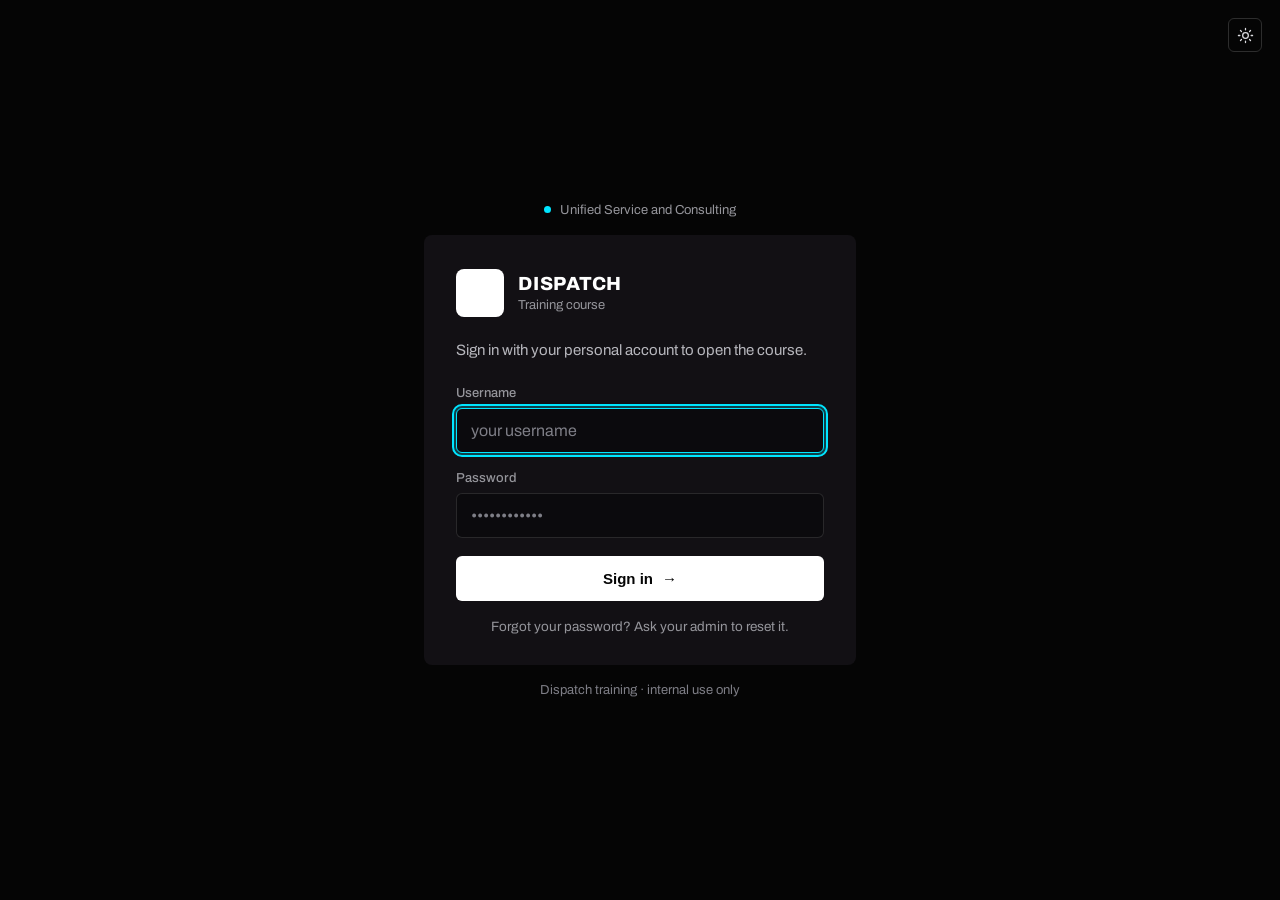
==== commit f7b25efc: "The course helper on every page, the new look everywhere, and the easier paths The robot button sits" ====
--- a/index.html
+++ b/index.html
@@ -11,7 +11,8 @@
   <script>try{if(localStorage.getItem('ugl-theme')==='light')document.documentElement.setAttribute('data-theme','light')}catch(e){}</script>
   <link rel="preconnect" href="https://fonts.googleapis.com">
   <link rel="preconnect" href="https://fonts.gstatic.com" crossorigin>
-  <link href="https://fonts.googleapis.com/css2?family=Archivo:wght@400;500;600;700;800;900&family=IBM+Plex+Mono:wght@400;500;600&display=swap" rel="stylesheet">
+  <!-- Fonts load without blocking the first paint; the system font shows until they arrive. -->
+  <link href="https://fonts.googleapis.com/css2?family=Archivo:wght@400;500;600;700;800;900&family=IBM+Plex+Mono:wght@400;500;600&display=swap" rel="stylesheet" media="print" onload="this.media='all'">
   <link rel="stylesheet" href="ugl-gate.css">
   <link rel="stylesheet" href="ugl-site.css">
 </head>
@@ -22,39 +23,39 @@
       <div class="ugl-gate__wrap">
         <div class="ugl-gate__badge">
           <span class="ugl-gate__badge-dot"></span>
-          UNIFIED SERVICE AND CONSULTING
+          Unified Service and Consulting
         </div>
         <div class="ugl-gate__panel">
           <div class="ugl-gate__logo">
             <img class="ugl-gate__mark" src="assets/unified-logo-icon.png" alt="Unified Service and Consulting">
             <div>
               <div class="ugl-gate__t1">DISPATCH</div>
-              <div class="ugl-gate__t2">TRAINING COURSE</div>
+              <div class="ugl-gate__t2">Training course</div>
             </div>
           </div>
 
           <form id="ugl-login-form" novalidate>
             <p class="ugl-gate__lead">Sign in with your personal account to open the course.</p>
-            <label class="ugl-gate__label" for="ugl-email">USERNAME</label>
+            <label class="ugl-gate__label" for="ugl-email">Username</label>
             <input type="text" id="ugl-email" class="ugl-gate__input ugl-gate__input--text" placeholder="your username" autocomplete="username" autocapitalize="none" autocorrect="off" spellcheck="false" required>
-            <label class="ugl-gate__label ugl-gate__label--gap" for="ugl-pass-input">PASSWORD</label>
+            <label class="ugl-gate__label ugl-gate__label--gap" for="ugl-pass-input">Password</label>
             <input type="password" id="ugl-pass-input" class="ugl-gate__input" placeholder="••••••••••••" autocomplete="current-password" required>
             <p id="ugl-pass-error" class="ugl-gate__error" role="alert"></p>
-            <button type="submit" class="ugl-gate__btn" id="ugl-pass-submit">Sign In <span class="ugl-gate__btn-arrow">→</span></button>
+            <button type="submit" class="ugl-gate__btn" id="ugl-pass-submit">Sign in <span class="ugl-gate__btn-arrow">→</span></button>
             <p class="ugl-gate__hint">Forgot your password? Ask your admin to reset it.</p>
           </form>
 
           <form id="ugl-setpw-form" novalidate hidden>
             <p class="ugl-gate__lead" id="ugl-setpw-lead">Choose a password for your account.</p>
-            <label class="ugl-gate__label" for="ugl-new-pass">NEW PASSWORD</label>
+            <label class="ugl-gate__label" for="ugl-new-pass">New password</label>
             <input type="password" id="ugl-new-pass" class="ugl-gate__input" placeholder="At least 8 characters" autocomplete="new-password" required>
-            <label class="ugl-gate__label ugl-gate__label--gap" for="ugl-new-pass2">CONFIRM PASSWORD</label>
+            <label class="ugl-gate__label ugl-gate__label--gap" for="ugl-new-pass2">Confirm password</label>
             <input type="password" id="ugl-new-pass2" class="ugl-gate__input" placeholder="Repeat password" autocomplete="new-password" required>
             <p id="ugl-setpw-error" class="ugl-gate__error" role="alert"></p>
-            <button type="submit" class="ugl-gate__btn" id="ugl-setpw-submit">Save Password <span class="ugl-gate__btn-arrow">→</span></button>
+            <button type="submit" class="ugl-gate__btn" id="ugl-setpw-submit">Save password <span class="ugl-gate__btn-arrow">→</span></button>
           </form>
         </div>
-        <div class="ugl-gate__foot">DISPATCH TRAINING · INTERNAL USE ONLY</div>
+        <div class="ugl-gate__foot">Dispatch training · internal use only</div>
       </div>
     </div>
 
@@ -64,15 +65,15 @@
           <img class="topbar__mark" src="assets/unified-logo-icon.png" alt="Unified Service and Consulting">
           <div>
             <span class="topbar__title">DISPATCH</span>
-            <span class="topbar__sub">/ TRAINING COURSE</span>
+            <span class="topbar__sub">/ Training course</span>
           </div>
         </div>
         <nav class="tabs" id="tabs" aria-label="Sections"></nav>
         <div class="topbar__right">
-          <span class="topbar__tag" id="ugl-user-email">INTERNAL MODULES</span>
-          <a class="admin-link" id="ugl-admin" href="admin.html" hidden>ADMIN</a>
+          <span class="topbar__tag" id="ugl-user-email">Internal modules</span>
+          <a class="admin-link" id="ugl-admin" href="admin.html" hidden>Admin</a>
           <button type="button" class="theme-btn"></button>
-          <button type="button" class="lock-btn" id="ugl-lock-btn">⟲ SIGN OUT</button>
+          <button type="button" class="lock-btn" id="ugl-lock-btn">Sign out</button>
         </div>
       </header>
 
@@ -86,6 +87,7 @@
   <script src="ugl-auth.js"></script>
   <script src="ugl-theme.js"></script>
   <script src="ugl-portal.js"></script>
+  <script src="ugl-assist.js" defer></script>
   <script src="ugl-login.js"></script>
 </body>
 </html>
--- a/ugl-gate.css
+++ b/ugl-gate.css
@@ -1,100 +1,70 @@
+/* The sign-in gate, in the site's language (DESIGN.md): jet black, the panel one lightness step up, amethyst as
+   the one field behind the mark, the inverted primary button, cyan only on focus. No gradients, blur or shadows. */
 :root{
-  --ugl-red:#b8211b;
-  --ugl-red-hover:#cc2e27;
-  --ugl-bg:#141415;
-  --ugl-panel:#1c1c1e;
-  --ugl-ink:#f2f2f3;
-  --ugl-muted:#a6a6ad;
-  --ugl-dim:#7a7a82;
-  --ugl-faint:#4c4c53;
-  --ugl-line:rgba(255,255,255,.08);
-  --ugl-inset:#0f0f10;
+  --ugl-acc:#3b0a6b;
+  --ugl-acc-hover:#4b1288;
+  --ugl-live:#00e5ff;
+  --ugl-bg:#050505;
+  --ugl-panel:#121014;
+  --ugl-ink:#ffffff;
+  --ugl-muted:#b7b7bd;
+  --ugl-dim:#95959b;
+  --ugl-faint:#7e7e86;
+  --ugl-line:rgba(255,255,255,.12);
+  --ugl-inset:#0b0a0d;
   --ugl-ov:255,255,255;
+  --ugl-primary:#ffffff;
+  --ugl-primary-ink:#050505;
+  --ugl-neg:#ff7a7a;
 }
 :root[data-theme="light"]{
-  --ugl-red:#B5302B;--ugl-red-hover:#9F2824;--ugl-bg:#EFE7D7;--ugl-panel:#FBF7EE;--ugl-ink:#2B2620;--ugl-muted:#544D41;--ugl-dim:#8C8270;--ugl-faint:#A79D8A;
-  --ugl-line:rgba(0,0,0,.1);--ugl-inset:#F6F0E3;--ugl-ov:0,0,0;
+  --ugl-live:#00788a;--ugl-bg:#f4f3f7;--ugl-panel:#ffffff;--ugl-ink:#121216;--ugl-muted:#4e4d55;--ugl-dim:#64636b;--ugl-faint:#75747c;
+  --ugl-line:rgba(0,0,0,.12);--ugl-inset:#edebf2;--ugl-ov:0,0,0;--ugl-primary:#121216;--ugl-primary-ink:#ffffff;--ugl-neg:#b3261e;
 }
-:root[data-theme="light"] .ugl-gate__panel{box-shadow:0 20px 50px -30px rgba(0,0,0,.3)}
-@keyframes ugl-pulse{0%,100%{opacity:1;transform:scale(1)}50%{opacity:.35;transform:scale(.85)}}
-@keyframes ugl-fade-up{from{opacity:0;transform:translateY(14px)}to{opacity:1;transform:translateY(0)}}
 @keyframes ugl-fade-in{from{opacity:0}to{opacity:1}}
-@keyframes uglGateOut{to{opacity:0;transform:scale(.98)}}
+@keyframes uglGateOut{to{opacity:0}}
 body.ugl-locked{overflow:hidden}
 .ugl-gate{
   position:fixed;inset:0;z-index:999999;display:flex;align-items:center;justify-content:center;padding:24px;
-  background:radial-gradient(120% 70% at 50% -20%,rgba(184,33,27,.07),rgba(184,33,27,0) 55%),var(--ugl-bg);
-  color:var(--ugl-ink);font-family:'Archivo',system-ui,sans-serif;-webkit-font-smoothing:antialiased;
-  animation:ugl-fade-in .45s ease both;
+  background:var(--ugl-bg);color:var(--ugl-ink);font-family:'Archivo',system-ui,sans-serif;-webkit-font-smoothing:antialiased;
+  animation:ugl-fade-in .3s cubic-bezier(.23,1,.32,1) both;
 }
-.ugl-gate__wrap{width:100%;max-width:432px;animation:ugl-fade-up .5s ease both}
-.ugl-gate__badge{
-  display:flex;align-items:center;justify-content:center;gap:9px;margin-bottom:20px;
-  font-family:'IBM Plex Mono',monospace;font-size:11px;letter-spacing:.2em;color:var(--ugl-dim);
-}
-.ugl-gate__badge-dot{
-  width:7px;height:7px;border-radius:50%;background:var(--ugl-red);
-  
-}
-.ugl-gate__panel{
-  position:relative;background:var(--ugl-panel);border:1px solid var(--ugl-line);border-radius:16px;
-  padding:38px 36px 32px;overflow:hidden;box-shadow:0 30px 70px -30px rgba(0,0,0,.8);
-}
-.ugl-gate__panel::before{
-  content:"";position:absolute;top:0;left:0;right:0;height:2px;
-  background:linear-gradient(90deg,var(--ugl-red),#6e1512 80%,transparent);
-}
-.ugl-gate__logo{display:flex;align-items:center;gap:13px;margin-bottom:24px}
-.ugl-gate__mark{
-  width:48px;height:48px;object-fit:contain;flex-shrink:0;
-  filter:drop-shadow(0 6px 14px rgba(184,33,27,.35));
-}
-.ugl-gate__t1{font-weight:800;font-size:19px;letter-spacing:.05em;line-height:1;color:var(--ugl-ink)}
-.ugl-gate__t2{font-family:'IBM Plex Mono',monospace;font-size:10px;letter-spacing:.24em;color:var(--ugl-dim);margin-top:6px}
-.ugl-gate__lead{font-size:14px;color:var(--ugl-muted);line-height:1.55;margin:0 0 26px}
-.ugl-gate__label{
-  display:block;font-family:'IBM Plex Mono',monospace;font-size:10px;letter-spacing:.2em;
-  color:var(--ugl-dim);margin-bottom:10px;
-}
+.ugl-gate__wrap{width:100%;max-width:432px}
+.ugl-gate__badge{display:flex;align-items:center;justify-content:center;gap:9px;margin-bottom:18px;font-size:13px;color:var(--ugl-dim)}
+.ugl-gate__badge-dot{width:7px;height:7px;border-radius:50%;background:var(--ugl-live)}
+.ugl-gate__panel{position:relative;background:var(--ugl-panel);border-radius:8px;padding:34px 32px 28px;overflow:hidden}
+.ugl-gate__logo{display:flex;align-items:center;gap:14px;margin-bottom:22px}
+/* The mark sits on the one amethyst field of the screen, drawn in white */
+.ugl-gate__mark{width:48px;height:48px;padding:9px;box-sizing:border-box;object-fit:contain;flex-shrink:0;background:var(--ugl-acc);border-radius:8px;filter:brightness(0) invert(1)}
+.ugl-gate__t1{font-weight:800;font-size:19px;letter-spacing:.04em;line-height:1;color:var(--ugl-ink)}
+.ugl-gate__t2{font-size:13px;color:var(--ugl-dim);margin-top:5px}
+.ugl-gate__lead{font-size:15px;color:var(--ugl-muted);line-height:1.55;margin:0 0 24px}
+.ugl-gate__label{display:block;font-size:13px;font-weight:500;color:var(--ugl-dim);margin-bottom:8px}
 .ugl-gate__input{
-  width:100%;background:var(--ugl-inset);border:1px solid rgba(var(--ugl-ov),.1);border-radius:10px;
-  padding:14px 16px;color:var(--ugl-ink);font-family:'IBM Plex Mono',monospace;font-size:15px;
-  letter-spacing:.18em;outline:none;transition:border-color .15s,box-shadow .15s;box-sizing:border-box;
+  width:100%;background:var(--ugl-inset);border:1px solid var(--ugl-line);border-radius:6px;padding:13px 14px;color:var(--ugl-ink);
+  font-family:'Archivo',system-ui,sans-serif;font-size:16px;outline:none;transition:border-color .15s,box-shadow .15s;box-sizing:border-box;
 }
 .ugl-gate__input::placeholder{color:var(--ugl-faint)}
-.ugl-gate__input:focus{border-color:var(--ugl-red);box-shadow:0 0 0 3px rgba(184,33,27,.16)}
-.ugl-gate__error{
-  font-family:'IBM Plex Mono',monospace;font-size:12px;letter-spacing:.02em;color:#e8655c;
-  margin:11px 0 0;display:none;
+.ugl-gate__input:focus{border-color:var(--ugl-live);box-shadow:0 0 0 3px rgba(0,229,255,.22)}
+.ugl-gate__error{font-size:13.5px;color:var(--ugl-neg);margin:10px 0 0;display:none}
+.ugl-gate__btn{
+  width:100%;margin-top:18px;background:var(--ugl-primary);color:var(--ugl-primary-ink);border:none;border-radius:6px;
+  padding:14px;font-weight:700;font-size:15px;cursor:pointer;display:flex;align-items:center;justify-content:center;gap:9px;
+  transition:background .15s,transform .12s cubic-bezier(.23,1,.32,1);
 }
-.ugl-gate__btn{
-  width:100%;margin-top:18px;background:var(--ugl-red);color:#fff;border:none;border-radius:10px;
-  padding:15px;font-weight:700;font-size:15px;cursor:pointer;display:flex;align-items:center;
-  justify-content:center;gap:9px;transition:background .15s,transform .08s;
-}
-.ugl-gate__btn:hover{background:var(--ugl-red-hover)}
-.ugl-gate__btn:active{transform:translateY(1px)}
-.ugl-gate__btn-arrow{font-family:'IBM Plex Mono',monospace;font-weight:500}
-.ugl-gate__foot{
-  text-align:center;margin-top:18px;font-family:'IBM Plex Mono',monospace;font-size:10.5px;
-  letter-spacing:.14em;color:var(--ugl-faint);
-}
-.ugl-gate.is-leaving{animation:uglGateOut .35s ease forwards;pointer-events:none}
-body.ugl-unlocked .wrap,body.ugl-unlocked .container,body.ugl-unlocked #progress-track,body.ugl-unlocked .themebtn,body.ugl-unlocked .topbar,body.ugl-unlocked .sidebar,body.ugl-unlocked #content{animation:uglContentIn .45s ease both}
-@keyframes uglContentIn{from{opacity:0;transform:translateY(8px)}to{opacity:1;transform:none}}
-.ugl-gate__input--text{letter-spacing:.02em}
+.ugl-gate__btn:hover{background:var(--ugl-muted)}
+.ugl-gate__btn:active{transform:scale(.98)}
+.ugl-gate__btn:focus-visible{outline:2px solid var(--ugl-live);outline-offset:2px}
+.ugl-gate__btn-arrow{font-weight:500}
+.ugl-gate__foot{text-align:center;margin-top:18px;font-size:13px;color:var(--ugl-faint)}
+.ugl-gate.is-leaving{animation:uglGateOut .25s cubic-bezier(.23,1,.32,1) forwards;pointer-events:none}
+.ugl-gate__input--text{letter-spacing:0}
 .ugl-gate__label--gap{margin-top:18px}
-.ugl-gate__info{
-  font-family:'IBM Plex Mono',monospace;font-size:12px;letter-spacing:.02em;color:var(--ugl-muted);
-  margin:11px 0 0;display:none;
-}
-.ugl-gate__link{
-  display:block;margin:16px auto 0;background:none;border:none;cursor:pointer;
-  font-family:'IBM Plex Mono',monospace;font-size:11px;letter-spacing:.14em;color:var(--ugl-dim);
-  transition:color .15s;
-}
+.ugl-gate__info{font-size:13.5px;color:var(--ugl-muted);margin:10px 0 0;display:none}
+.ugl-gate__link{display:block;margin:16px auto 0;background:none;border:none;cursor:pointer;font-family:'Archivo',system-ui,sans-serif;font-size:13.5px;color:var(--ugl-dim);transition:color .15s}
 .ugl-gate__link:hover{color:var(--ugl-ink)}
 .ugl-gate__btn:disabled{opacity:.6;cursor:default}
 .ugl-gate form[hidden]{display:none}
-.ugl-gate__hint{font-family:'IBM Plex Mono',monospace;font-size:11px;letter-spacing:.06em;color:var(--ugl-dim);text-align:center;margin:16px 0 0;line-height:1.5}
+.ugl-gate__hint{font-size:13.5px;color:var(--ugl-dim);text-align:center;margin:16px 0 0;line-height:1.5}
 .ugl-gate__theme{position:absolute;top:calc(env(safe-area-inset-top,0px) + 18px);right:18px}
+@media(prefers-reduced-motion:reduce){.ugl-gate,.ugl-gate.is-leaving{animation:none}.ugl-gate__btn{transition:none}}
--- a/ugl-site.css
+++ b/ugl-site.css
@@ -1,139 +1,148 @@
-/* Palette: warm graphite neutrals + the logo's crimson. Every color on the site comes from here. */
+/* Palette: jet black, royal amethyst, electric cyan. Black is the ground and the surfaces are lightness steps
+   above it; amethyst is the brand field (the gate, the stop hero, the next-stop block, the helper); cyan is the one
+   live hue: progress, the current marker, focus, links. Buttons and tabs stay neutral. Every colour comes from here.
+   DESIGN.md explains the rules. */
 :root{
   color-scheme:dark;
   --u-ov-rgb:255,255,255;
-  --u-bg:#141415; --u-bg-deep:#101011; --u-bar:rgba(20,20,21,.88);
-  --u-surface:#1c1c1e; --u-surface-2:#232326; --u-inset:#0f0f10;
-  --u-line:rgba(var(--u-ov-rgb),.08); --u-line-2:rgba(var(--u-ov-rgb),.14);
-  --u-text:#f2f2f3; --u-text-2:#cfcfd3; --u-text-3:#a6a6ad; --u-muted:#8a8a91; --u-faint:#686870; --u-faint-2:#4c4c53;
-  --u-red:#b8211b; --u-red-hi:#cc2e27; --u-red-ink:#e8655c; --u-red-deep:#6e1512; --u-red-rgb:184,33,27;
-  --u-green:#5bb583; --u-green-deep:#1f4a33; --u-green-rgb:91,181,131;
-  --u-amber:#d6a64e; --u-blue:#4a93c7; --u-blue-deep:#245b80; --u-tg-in:#1f2429; --u-tg-out:#28506c; --u-tg-bg:#121619;
+  --u-bg:#050505; --u-bg-deep:#000000; --u-bar:#050505;
+  --u-surface:#121014; --u-surface-2:#1c191f; --u-inset:#0b0a0d;
+  --u-line:rgba(var(--u-ov-rgb),.09); --u-line-2:rgba(var(--u-ov-rgb),.16);
+  --u-text:#ffffff; --u-text-2:#dcdce0; --u-text-3:#b7b7bd; --u-muted:#95959b; --u-faint:#7e7e86; --u-faint-2:#4a4a52;
+  --u-acc:#3b0a6b; --u-acc-hi:#4b1288; --u-acc-ink:#cdb0ff; --u-acc-deep:#22063f; --u-acc-rgb:59,10,107;
+  --u-live:#00e5ff; --u-live-ink:#00e5ff; --u-live-rgb:0,229,255;
+  --u-primary:#ffffff; --u-primary-ink:#050505;
+  --u-green:#4fc98a; --u-green-deep:#173826; --u-green-rgb:79,201,138;
+  --u-neg:#ff7a7a; --u-neg-rgb:255,122,122;
+  --u-amber:#e2b35a; --u-blue:#5aa0d6; --u-blue-deep:#245b80; --u-tg-in:#1a1a1f; --u-tg-out:#223b4d; --u-tg-bg:#0d0f12;
   --u-font:'Archivo',system-ui,-apple-system,'Segoe UI',sans-serif;
   --u-mono:'IBM Plex Mono',ui-monospace,Menlo,Consolas,monospace;
-}
-
-/* Light theme: the decks' warm paper palette. Switched with the sun/moon button (ugl-theme.js). */
+  --u-r-card:8px; --u-r-ctl:6px; --u-r-chip:4px;
+  --ease-out:cubic-bezier(.23,1,.32,1); --ease-drawer:cubic-bezier(.32,.72,0,1);
+}
+
+/* Light theme: cool paper with the same amethyst and a darker cyan that holds its contrast on white. */
 :root[data-theme="light"]{
   color-scheme:light;
   --u-ov-rgb:0,0,0;
-  --u-bg:#EFE7D7; --u-bg-deep:#E6DCC7; --u-bar:rgba(239,231,215,.92);
-  --u-surface:#FBF7EE; --u-surface-2:#FFFDF8; --u-inset:#F6F0E3;
-  --u-text:#2B2620; --u-text-2:#3D372F; --u-text-3:#544D41; --u-muted:#6E6556; --u-faint:#8C8270; --u-faint-2:#A79D8A;
-  --u-red:#B5302B; --u-red-hi:#9F2824; --u-red-ink:#A32A24; --u-red-deep:#8E2620; --u-red-rgb:181,48,43;
-  --u-green:#3E7F5C; --u-green-deep:#3E7F5C; --u-green-rgb:62,127,92;
-  --u-amber:#9C7327; --u-blue:#2F6F8F; --u-blue-deep:#2F6F8F; --u-tg-in:#FFFFFF; --u-tg-out:#D6E7F1; --u-tg-bg:#E7E0D1;
+  --u-bg:#f4f3f7; --u-bg-deep:#ebe9f0; --u-bar:#f4f3f7;
+  --u-surface:#ffffff; --u-surface-2:#f8f7fb; --u-inset:#edebf2;
+  --u-text:#121216; --u-text-2:#34333a; --u-text-3:#4e4d55; --u-muted:#64636b; --u-faint:#6b6a72; --u-faint-2:#c6c5cd;
+  --u-acc:#3b0a6b; --u-acc-hi:#4b1288; --u-acc-ink:#3b0a6b; --u-acc-deep:#2a0750; --u-acc-rgb:59,10,107;
+  --u-live:#00c2d8; --u-live-ink:#00788a; --u-live-rgb:0,194,216;
+  --u-primary:#121216; --u-primary-ink:#ffffff;
+  --u-green:#1f7a4d; --u-green-deep:#1f7a4d; --u-green-rgb:31,122,77;
+  --u-neg:#b3261e; --u-neg-rgb:179,38,30;
+  --u-amber:#8a6420; --u-blue:#2f6f8f; --u-blue-deep:#2f6f8f; --u-tg-in:#ffffff; --u-tg-out:#d8e8f0; --u-tg-bg:#e9e7ee;
 }
 
 *,*::before,*::after{box-sizing:border-box;margin:0;padding:0}
 [hidden]{display:none!important}
 html,body{min-height:100%;background:var(--u-bg);-webkit-font-smoothing:antialiased;text-rendering:optimizeLegibility}
 body{font-family:var(--u-font);color:var(--u-text)}
-.app-shell{min-height:100vh;background:linear-gradient(180deg,rgba(var(--u-red-rgb),.05),rgba(var(--u-red-rgb),0) 360px),var(--u-bg)}
-.course{display:none;min-height:100vh;animation:ugl-fade-in .35s ease both}
+.app-shell{min-height:100vh;background:var(--u-bg)}
+.course{display:none;min-height:100vh}
 body.ugl-unlocked .course{display:block}
-@keyframes ugl-fade-in{from{opacity:0}to{opacity:1}}
-
-/* ---- top bar ---- */
-.topbar{display:flex;align-items:center;justify-content:space-between;gap:18px;padding:14px 32px;border-bottom:1px solid var(--u-line);
-  position:sticky;top:env(safe-area-inset-top,0px);background:var(--u-bar);backdrop-filter:blur(10px);z-index:5}
+:focus-visible{outline:2px solid var(--u-live);outline-offset:2px}
+
+/* ---- top bar: one ground, a 1px rule, the wordmark as the only tracked label on the site ---- */
+.topbar{display:flex;align-items:center;justify-content:space-between;gap:18px;padding:12px 32px;border-bottom:1px solid var(--u-line);
+  position:sticky;top:env(safe-area-inset-top,0px);background:var(--u-bg);z-index:5}
 .topbar__brand{display:flex;align-items:center;gap:12px;min-width:0}
-.topbar__mark{width:34px;height:34px;object-fit:contain;flex-shrink:0}
+/* The red mark becomes a plain mark in the text colour, so it sits on any ground */
+.topbar__mark{width:30px;height:30px;object-fit:contain;flex-shrink:0;filter:brightness(0) invert(1)}
+:root[data-theme="light"] .topbar__mark{filter:brightness(0)}
 .topbar__title{font-weight:800;font-size:15px;letter-spacing:.04em;color:var(--u-text)}
-.topbar__sub{font-family:var(--u-mono);font-size:10px;letter-spacing:.16em;color:var(--u-faint);margin-left:8px}
-.topbar__right{display:flex;align-items:center;gap:16px}
-.topbar__tag{font-family:var(--u-mono);font-size:11px;letter-spacing:.08em;color:var(--u-muted)}
-.admin-link{font-family:var(--u-mono);font-size:10.5px;letter-spacing:.12em;color:var(--u-red-ink);text-decoration:none;border:1px solid rgba(var(--u-red-rgb),.45);border-radius:8px;padding:7px 12px;white-space:nowrap;transition:background .15s}
-.admin-link:hover{background:rgba(var(--u-red-rgb),.12)}
+.topbar__sub{font-size:12px;color:var(--u-muted);margin-left:8px}
+/* The staging copy of the site says so in every header, so nobody mistakes it for the live course */
+.stage-badge{display:inline-block;margin-left:10px;padding:3px 8px;border-radius:var(--u-r-chip);background:var(--u-amber);color:#1a1200;font:700 11px var(--u-font);vertical-align:middle}
+.topbar__right{display:flex;align-items:center;gap:12px}
+.topbar__tag{font-size:12px;color:var(--u-muted)}
+.admin-link{font:600 13px var(--u-font);color:var(--u-text-2);text-decoration:none;border:1px solid var(--u-line-2);border-radius:var(--u-r-ctl);padding:7px 12px;white-space:nowrap;transition:border-color .15s,color .15s}
+.admin-link:hover{border-color:var(--u-text-3);color:var(--u-text)}
 .admin-link[hidden]{display:none}
-.lock-btn,.back{display:inline-flex;align-items:center;gap:7px;background:transparent;border:1px solid var(--u-line-2);border-radius:8px;padding:7px 12px;
-  font-family:var(--u-mono);font-size:10.5px;letter-spacing:.12em;color:var(--u-text-3);cursor:pointer;text-decoration:none;white-space:nowrap;transition:border-color .15s,color .15s}
-.theme-btn{display:inline-grid;place-items:center;width:34px;height:34px;flex-shrink:0;background:transparent;border:1px solid var(--u-line-2);border-radius:8px;color:var(--u-text-3);cursor:pointer;transition:border-color .15s,color .15s}
+.lock-btn,.back{display:inline-flex;align-items:center;gap:7px;background:transparent;border:1px solid var(--u-line-2);border-radius:var(--u-r-ctl);padding:7px 12px;
+  font:600 13px var(--u-font);color:var(--u-text-2);cursor:pointer;text-decoration:none;white-space:nowrap;transition:border-color .15s,color .15s}
+.theme-btn{display:inline-grid;place-items:center;width:34px;height:34px;flex-shrink:0;background:transparent;border:1px solid var(--u-line-2);border-radius:var(--u-r-ctl);color:var(--u-text-2);cursor:pointer;transition:border-color .15s,color .15s}
 .theme-btn svg{width:17px;height:17px}
-.theme-btn:hover{border-color:var(--u-red);color:var(--u-text)}
-.theme-btn:focus-visible{outline:2px solid var(--u-red-ink);outline-offset:2px}
-.lock-btn:hover,.back:hover{border-color:var(--u-red);color:var(--u-text)}
-.lock-btn:focus-visible,.back:focus-visible{outline:2px solid var(--u-red-ink);outline-offset:2px}
-
-.tabs{display:flex;gap:2px;background:var(--u-inset);border:1px solid var(--u-line);border-radius:11px;padding:4px}
-.tab{font:600 14px var(--u-font);color:var(--u-text-3);text-decoration:none;padding:8px 16px;border-radius:8px;white-space:nowrap;transition:color .15s,background .15s}
-.tab:hover{color:var(--u-text);background:rgba(var(--u-ov-rgb),.04)}
-.tab:focus-visible{outline:2px solid var(--u-red-ink);outline-offset:1px}
-.tab.is-on{background:var(--u-red);color:#fff}
+.theme-btn:hover,.lock-btn:hover,.back:hover{border-color:var(--u-text-3);color:var(--u-text)}
+
+/* Tabs: plain labels; the current one is brighter and sits on a quiet step */
+.tabs{display:flex;gap:4px}
+.tab{font:600 14px var(--u-font);color:var(--u-muted);text-decoration:none;padding:8px 14px;border-radius:var(--u-r-ctl);white-space:nowrap;transition:color .15s,background .15s}
+.tab:hover{color:var(--u-text)}
+.tab.is-on{background:var(--u-surface-2);color:var(--u-text)}
 
 /* ---- page frame ---- */
-.main{max-width:1080px;margin:0 auto;padding:52px 32px 96px}
+.main{max-width:1080px;margin:0 auto;padding:44px 32px 96px}
 .hero{margin-bottom:34px}
-.hero__eyebrow{display:flex;align-items:center;gap:10px;font-family:var(--u-mono);font-size:11px;letter-spacing:.16em;color:var(--u-red-ink);margin-bottom:14px}
-.hero__eyebrow span{width:20px;height:1px;background:var(--u-red-ink)}
-.hero__eyebrow b{font-weight:500}
-.hero h1{font-weight:800;font-size:clamp(2.1rem,4.6vw,46px);line-height:1.05;letter-spacing:-.025em;color:var(--u-text);margin-bottom:12px;text-wrap:balance}
+.hero__eyebrow{display:none}
+.hero h1{font-weight:800;font-size:clamp(1.6rem,3.2vw,32px);line-height:1.1;letter-spacing:-.02em;color:var(--u-text);margin-bottom:10px;text-wrap:balance}
 .hero p{font-size:16px;line-height:1.6;color:var(--u-text-3);max-width:620px}
-.page-foot{margin-top:56px;font-family:var(--u-mono);font-size:10.5px;letter-spacing:.14em;color:var(--u-faint-2)}
-.note-line{margin-top:18px;font-family:var(--u-mono);font-size:11.5px;line-height:1.6;color:var(--u-faint);max-width:640px}
-.empty{font-family:var(--u-mono);font-size:12px;letter-spacing:.04em;color:var(--u-faint);display:none;margin-top:14px}
-.search{width:100%;margin:0 0 30px;background:var(--u-inset);border:1px solid var(--u-line-2);border-radius:10px;padding:13px 16px;color:var(--u-text);
+.page-foot{margin-top:56px;font-size:13px;color:var(--u-faint)}
+.note-line{margin-top:18px;font-size:13.5px;line-height:1.6;color:var(--u-muted);max-width:640px}
+.empty{font-size:14px;color:var(--u-muted);display:none;margin-top:14px}
+.search{width:100%;margin:0 0 30px;background:var(--u-surface);border:1px solid var(--u-line-2);border-radius:var(--u-r-ctl);padding:12px 16px;color:var(--u-text);
   font:15px var(--u-font);outline:none;transition:border-color .15s,box-shadow .15s}
 .search::placeholder{color:var(--u-faint)}
-.search:focus{border-color:var(--u-red);box-shadow:0 0 0 3px rgba(var(--u-red-rgb),.18)}
-
-/* ---- progress ---- */
-.progress{height:4px;background:rgba(var(--u-ov-rgb),.08);border-radius:4px;overflow:hidden}
-.progress i{display:block;height:100%;width:0;background:var(--u-red);border-radius:4px;transition:width .3s}
-.progress--lg{height:8px}
+.search:focus{border-color:var(--u-live);box-shadow:0 0 0 3px rgba(var(--u-live-rgb),.25)}
+
+/* ---- progress: the live hue ---- */
+.progress{height:4px;background:rgba(var(--u-ov-rgb),.1);border-radius:2px;overflow:hidden}
+.progress i{display:block;height:100%;width:0;background:var(--u-live);border-radius:2px;transition:width .3s var(--ease-out)}
+.progress--lg{height:6px}
 .meter__top{display:flex;justify-content:space-between;gap:12px;font-size:13.5px;color:var(--u-text-2);margin-bottom:7px}
-.meter__top b{font:500 12px var(--u-mono);color:var(--u-muted);font-variant-numeric:tabular-nums}
-.meter--card{background:var(--u-surface);border:1px solid var(--u-line);border-radius:14px;padding:20px 22px;align-self:start}
-
-/* ---- buttons ---- */
-.btn-primary,.btn-secondary{display:inline-flex;align-items:center;gap:8px;font:600 14.5px var(--u-font);text-decoration:none;border-radius:10px;padding:11px 18px;transition:background .15s,border-color .15s,color .15s;min-width:0}
-.btn-primary{background:var(--u-red);color:#fff}
-.btn-primary:hover{background:var(--u-red-hi)}
+.meter__top b{font:500 13px var(--u-font);color:var(--u-muted);font-variant-numeric:tabular-nums}
+.meter--card{background:var(--u-surface);border-radius:var(--u-r-card);padding:20px 22px;align-self:start}
+
+/* ---- buttons: one inverted primary, quiet secondaries, text links ---- */
+.btn-primary,.btn-secondary{display:inline-flex;align-items:center;gap:8px;font:600 14.5px var(--u-font);text-decoration:none;border-radius:var(--u-r-ctl);padding:10px 16px;transition:background .15s,border-color .15s,color .15s,transform .12s var(--ease-out);min-width:0}
+.btn-primary{background:var(--u-primary);color:var(--u-primary-ink)}
+.btn-primary:hover{background:var(--u-text-2)}
 .btn-primary b{font-weight:700;overflow:hidden;text-overflow:ellipsis;white-space:nowrap}
-.btn-secondary{border:1px solid var(--u-line-2);color:var(--u-text)}
-.btn-secondary:hover{border-color:var(--u-red);background:rgba(var(--u-red-rgb),.08)}
+.btn-secondary{border:1px solid var(--u-line-2);color:var(--u-text);background:var(--u-surface-2)}
+.btn-secondary:hover{border-color:var(--u-text-3)}
+.btn-primary:active,.btn-secondary:active{transform:scale(.98)}
 .btn-link{font:500 13.5px var(--u-font);color:var(--u-text-3);text-decoration:none}
 .btn-link:hover{color:var(--u-text)}
-.btn-primary:focus-visible,.btn-secondary:focus-visible,.btn-link:focus-visible{outline:2px solid var(--u-red-ink);outline-offset:2px}
 
 /* ---- home overview ---- */
 .overview{display:grid;grid-template-columns:minmax(0,1.35fr) minmax(0,1fr);grid-template-rows:auto auto;gap:16px}
-.ov{background:var(--u-surface);border:1px solid var(--u-line);border-radius:16px;padding:24px 26px;display:flex;flex-direction:column;gap:14px;min-width:0}
+.ov{background:var(--u-surface);border-radius:var(--u-r-card);padding:22px 24px;display:flex;flex-direction:column;gap:14px;min-width:0}
 .ov--course{grid-row:span 2}
 .overview--two .ov--course{grid-row:auto}
 .overview--one{grid-template-columns:minmax(0,1fr)}.overview--one .ov--course{grid-row:auto}
-.ov__k{font-family:var(--u-mono);font-size:10.5px;letter-spacing:.18em;color:var(--u-muted)}
+.ov__k{font-size:13px;color:var(--u-muted)}
 .ov__big{display:flex;align-items:baseline;gap:10px;flex-wrap:wrap}
-.ov__big b{font:800 42px var(--u-font);letter-spacing:-.03em;color:var(--u-text);font-variant-numeric:tabular-nums;line-height:1}
+.ov__big b{font:700 32px var(--u-font);letter-spacing:-.02em;color:var(--u-text);font-variant-numeric:tabular-nums;line-height:1}
 .ov__big span{font-size:14.5px;color:var(--u-text-3)}
 .ov__p{font-size:14px;line-height:1.55;color:var(--u-text-3)}
 .ov__tracks{display:flex;flex-direction:column;gap:14px;margin-top:6px;padding-top:18px;border-top:1px solid var(--u-line)}
 .ov__actions{display:flex;align-items:center;gap:18px;flex-wrap:wrap;margin-top:auto;padding-top:6px}
 
-/* ---- cards ---- */
+/* ---- cards: a lightness step, no icon tile, the arrow as the only ornament ---- */
 .cards{display:grid;grid-template-columns:repeat(2,minmax(0,1fr));gap:12px}
-.lcard{position:relative;display:grid;grid-template-columns:40px minmax(0,1fr) 16px;gap:16px;align-items:start;padding:18px 18px 18px 18px;background:var(--u-surface);
-  border:1px solid var(--u-line);border-radius:14px;text-decoration:none;color:inherit;transition:border-color .18s,background .18s,transform .18s}
-a.lcard:hover,a.lcard:focus-visible{border-color:rgba(var(--u-red-rgb),.55);background:var(--u-surface-2);transform:translateY(-1px);outline:none}
-a.lcard:focus-visible{box-shadow:0 0 0 2px rgba(var(--u-red-rgb),.45)}
-.lcard__icon{width:40px;height:40px;border-radius:10px;display:grid;place-items:center;background:rgba(var(--u-red-rgb),.13);color:var(--u-red-ink)}
-.lcard__icon svg{width:21px;height:21px}
+.lcard{position:relative;display:grid;grid-template-columns:minmax(0,1fr) 16px;gap:16px;align-items:start;padding:16px 18px;background:var(--u-surface);
+  border:1px solid transparent;border-radius:var(--u-r-card);text-decoration:none;color:inherit;transition:border-color .18s,background .18s}
+a.lcard:hover{border-color:var(--u-line-2);background:var(--u-surface-2)}
+a.lcard:focus-visible{outline:2px solid var(--u-live);outline-offset:2px}
+.lcard__icon{display:none}
 .lcard__body{display:flex;flex-direction:column;gap:5px;min-width:0}
 .lcard__top{display:flex;justify-content:space-between;align-items:center;gap:10px}
-.lcard__tag{font:500 10px var(--u-mono);letter-spacing:.14em;color:var(--u-muted)}
-.lcard__state{font:500 10.5px var(--u-mono);letter-spacing:.06em;color:var(--u-green)}
-.lcard__title{font-weight:700;font-size:17px;letter-spacing:-.01em;color:var(--u-text);line-height:1.25}
+.lcard__tag{font-size:12px;color:var(--u-muted)}
+.lcard__state{font-size:12px;color:var(--u-green)}
+.lcard__title{font-weight:700;font-size:16.5px;letter-spacing:-.01em;color:var(--u-text);line-height:1.25}
 .lcard__desc{font-size:13.5px;line-height:1.5;color:var(--u-text-3)}
-.lcard__arrow{align-self:center;font:500 17px var(--u-mono);color:var(--u-faint-2);transition:color .18s,transform .18s}
-a.lcard:hover .lcard__arrow{color:var(--u-red-ink);transform:translateX(3px)}
+.lcard__meta{font-size:12px;color:var(--u-live-ink);margin-top:2px;font-variant-numeric:tabular-nums}
+.lcard__arrow{align-self:center;font:500 17px var(--u-font);color:var(--u-faint-2);transition:color .18s,transform .18s var(--ease-out)}
+@media(hover:hover) and (pointer:fine){a.lcard:hover .lcard__arrow{color:var(--u-text);transform:translateX(3px)}}
 .lcard-wrap{position:relative;display:flex;min-width:0}
 .lcard-wrap>.lcard{flex:1;min-width:0}
-.lcard-wrap.has-mark>.lcard{padding-bottom:58px}
-.lcard__mark{position:absolute;left:74px;bottom:16px;display:inline-flex;align-items:center;gap:7px;padding:6px 12px;border:1px solid var(--u-line-2);border-radius:999px;
+.lcard-wrap.has-mark>.lcard{padding-bottom:56px}
+.lcard__mark{position:absolute;left:18px;bottom:14px;display:inline-flex;align-items:center;gap:7px;padding:6px 12px;border:1px solid var(--u-line-2);border-radius:var(--u-r-ctl);
   background:transparent;color:var(--u-text-3);font:600 12.5px var(--u-font);cursor:pointer;transition:border-color .15s,color .15s,background .15s}
 .lcard__mark::before{content:"";width:12px;height:12px;border-radius:50%;border:1.5px solid currentColor;box-sizing:border-box}
-.lcard__mark:hover{border-color:var(--u-red);color:var(--u-text)}
-.lcard__mark:focus-visible{outline:2px solid var(--u-red-ink);outline-offset:2px}
+.lcard__mark:hover{border-color:var(--u-text-3);color:var(--u-text)}
 .lcard__mark:disabled{opacity:.6;cursor:wait}
 .lcard__mark .m-on,.lcard__mark .m-undo,.lcard__mark.is-on .m-off{display:none}
 .lcard__mark.is-on .m-on{display:inline}
@@ -144,30 +153,38 @@
   .lcard__mark.is-on:hover .m-on{display:none}
   .lcard__mark.is-on:hover .m-undo{display:inline}
 }
-.lcard.is-done .lcard__icon{background:rgba(var(--u-green-rgb),.12);color:var(--u-green)}
-.lcard.is-soon{border-style:dashed;background:transparent}
-.lcard.is-soon .lcard__icon{background:rgba(var(--u-ov-rgb),.05);color:var(--u-muted)}
+.lcard.is-done .lcard__title{color:var(--u-text-2)}
+.lcard.is-soon{border:1px dashed var(--u-line-2);background:transparent}
 .lcard.is-soon .lcard__state{color:var(--u-amber)}
+
+/* Next up: the first unread stop of the road, the one amethyst field on the portal */
+.nextup{display:grid;grid-template-columns:minmax(0,1fr) auto;grid-template-rows:auto auto auto;gap:2px 20px;align-items:center;margin-bottom:34px;padding:18px 22px;background:var(--u-acc);border-radius:var(--u-r-card);color:#fff}
+.nextup__k{font-size:13px;opacity:.85}
+.nextup__title{font-size:19px;font-weight:700;line-height:1.25;letter-spacing:-.01em}
+.nextup__line{font-size:14px;line-height:1.5;opacity:.9;display:-webkit-box;-webkit-line-clamp:2;-webkit-box-orient:vertical;overflow:hidden}
+.nextup__go{grid-column:2;grid-row:1/4;align-self:center;white-space:nowrap}
+.nextup a.nextup__go{background:#fff;color:#1b0633}
+@media(max-width:640px){.nextup{grid-template-columns:1fr;padding:16px 18px;margin-bottom:26px}.nextup__go{grid-column:1;grid-row:auto;justify-self:start;margin-top:10px}}
+.lib-head{scroll-margin-top:72px}
 
 /* ---- course tracks ---- */
 .track{margin-top:44px}
-.track__head{display:grid;grid-template-columns:auto minmax(0,1fr) 150px;gap:18px;align-items:end;margin-bottom:16px}
-.track__num{font:600 30px var(--u-mono);color:var(--u-red-ink);line-height:1;letter-spacing:-.03em}
-.track__title{font-weight:800;font-size:25px;letter-spacing:-.02em;color:var(--u-text);margin-bottom:4px}
+.track__head{display:grid;grid-template-columns:minmax(0,1fr) 150px;gap:18px;align-items:end;margin-bottom:16px}
+.track__num{display:none}
+.track__title{font-weight:700;font-size:20px;letter-spacing:-.01em;color:var(--u-text);margin-bottom:4px}
 .track__desc{font-size:14.5px;line-height:1.5;color:var(--u-text-3);max-width:620px}
 .track .cards{grid-template-columns:repeat(3,minmax(0,1fr))}
-.track__prog span{display:block;text-align:right;font:500 11.5px var(--u-mono);color:var(--u-muted);margin-bottom:7px;font-variant-numeric:tabular-nums}
+.track__prog span{display:block;text-align:right;font-size:12.5px;color:var(--u-muted);margin-bottom:7px;font-variant-numeric:tabular-nums}
 
 /* ---- tools ---- */
 .group{margin-top:40px}
 .group__head{margin-bottom:16px}
-.group__head h2{font-weight:800;font-size:23px;letter-spacing:-.02em;color:var(--u-text);margin-bottom:4px}
+.group__head h2{font-weight:700;font-size:20px;letter-spacing:-.01em;color:var(--u-text);margin-bottom:4px}
 .group__head p{font-size:14.5px;color:var(--u-text-3)}
 
 /* ---- simulator tab ---- */
-.how{list-style:none;display:grid;grid-template-columns:repeat(3,minmax(0,1fr));gap:12px;counter-reset:how;margin-bottom:22px}
-.how li{counter-increment:how;background:var(--u-surface);border:1px solid var(--u-line);border-radius:14px;padding:20px 22px;display:flex;flex-direction:column;gap:6px}
-.how li::before{content:counter(how);font:600 12px var(--u-mono);color:var(--u-red-ink);border:1px solid rgba(var(--u-red-rgb),.5);width:24px;height:24px;border-radius:50%;display:grid;place-items:center;margin-bottom:6px}
+.how{list-style:none;display:grid;grid-template-columns:repeat(3,minmax(0,1fr));gap:12px;margin-bottom:22px}
+.how li{background:var(--u-surface);border-radius:var(--u-r-card);padding:20px 22px;display:flex;flex-direction:column;gap:6px}
 .how b{font-size:16.5px;color:var(--u-text)}
 .how span{font-size:14px;line-height:1.5;color:var(--u-text-3)}
 .sim-row{display:grid;grid-template-columns:minmax(0,2fr) minmax(0,1fr);gap:12px;align-items:start}
@@ -178,14 +195,32 @@
   .overview{grid-template-columns:1fr}.ov--course{grid-row:auto}
   .how{grid-template-columns:1fr}.sim-row{grid-template-columns:1fr}
   .topbar{flex-wrap:wrap}.tabs{order:3;flex-basis:100%;overflow-x:auto}.tab{flex:1;text-align:center}
+  /* With the tabs wrapped under the brand the bar is three rows tall: on a phone it scrolls away instead of covering a third of the screen. */
+  .topbar:has(.tabs){position:static}
 }
 @media(max-width:700px){
   .cards,.track .cards{grid-template-columns:1fr}
-  .track__head{grid-template-columns:auto minmax(0,1fr)}.track__prog{grid-column:1/-1}.track__prog span{text-align:left}
+  .track__head{grid-template-columns:minmax(0,1fr)}.track__prog span{text-align:left}
 }
 @media(max-width:640px){
   .topbar{padding:12px 16px}.topbar__tag,.topbar__sub{display:none}
-  .main{padding:34px 16px 72px}
+  .hero{margin-bottom:26px}.hero p{font-size:15px}
+  .main{padding:30px 16px 72px}
   .ov{padding:20px}
 }
-@media(prefers-reduced-motion:reduce){.lcard,.lcard__arrow,.progress i,.course{transition:none;animation:none}a.lcard:hover{transform:none}}
+@media(prefers-reduced-motion:reduce){.lcard,.lcard__arrow,.progress i,.btn-primary,.btn-secondary{transition:none}a.lcard:hover .lcard__arrow{transform:none}}
+
+/* The road on the Course tab: stops in order along a line; finished stops take the live hue */
+.road{list-style:none;position:relative;display:grid;gap:10px;margin:0;padding:0}
+.road::before{content:"";position:absolute;left:21px;top:22px;bottom:22px;width:2px;background:repeating-linear-gradient(180deg,rgba(var(--u-ov-rgb),.22) 0 10px,transparent 10px 18px)}
+.road__stop{display:grid;grid-template-columns:44px minmax(0,1fr);gap:14px;align-items:center;position:relative}
+.road__n{display:grid;place-items:center;width:44px;height:44px;border-radius:50%;background:var(--u-bg);border:2px solid var(--u-faint-2);font:700 14px var(--u-font);color:var(--u-text-2);z-index:1;font-variant-numeric:tabular-nums}
+.road__stop:has(.lcard.is-done) .road__n{background:var(--u-live);border-color:var(--u-live);color:#050505}
+.lib-head{margin:64px 0 -14px;padding-top:28px;border-top:1px solid var(--u-line)}
+.lib-head h2{font-weight:700;font-size:22px;letter-spacing:-.01em;color:var(--u-text)}
+.lib-head p{margin-top:6px;font-size:14.5px;line-height:1.5;color:var(--u-text-3);max-width:620px}
+@media(max-width:640px){.road::before{left:17px}.road__stop{grid-template-columns:36px minmax(0,1fr);gap:10px}.road__n{width:36px;height:36px;font-size:12px}}
+/* Road rows on the Course tab: tighter than library cards, the read button under the text */
+.road__stop .lcard{padding:14px 16px}
+.road__stop .lcard-wrap.has-mark>.lcard{padding-bottom:50px}
+.road__stop .lcard__desc{display:-webkit-box;-webkit-line-clamp:2;-webkit-box-orient:vertical;overflow:hidden}
